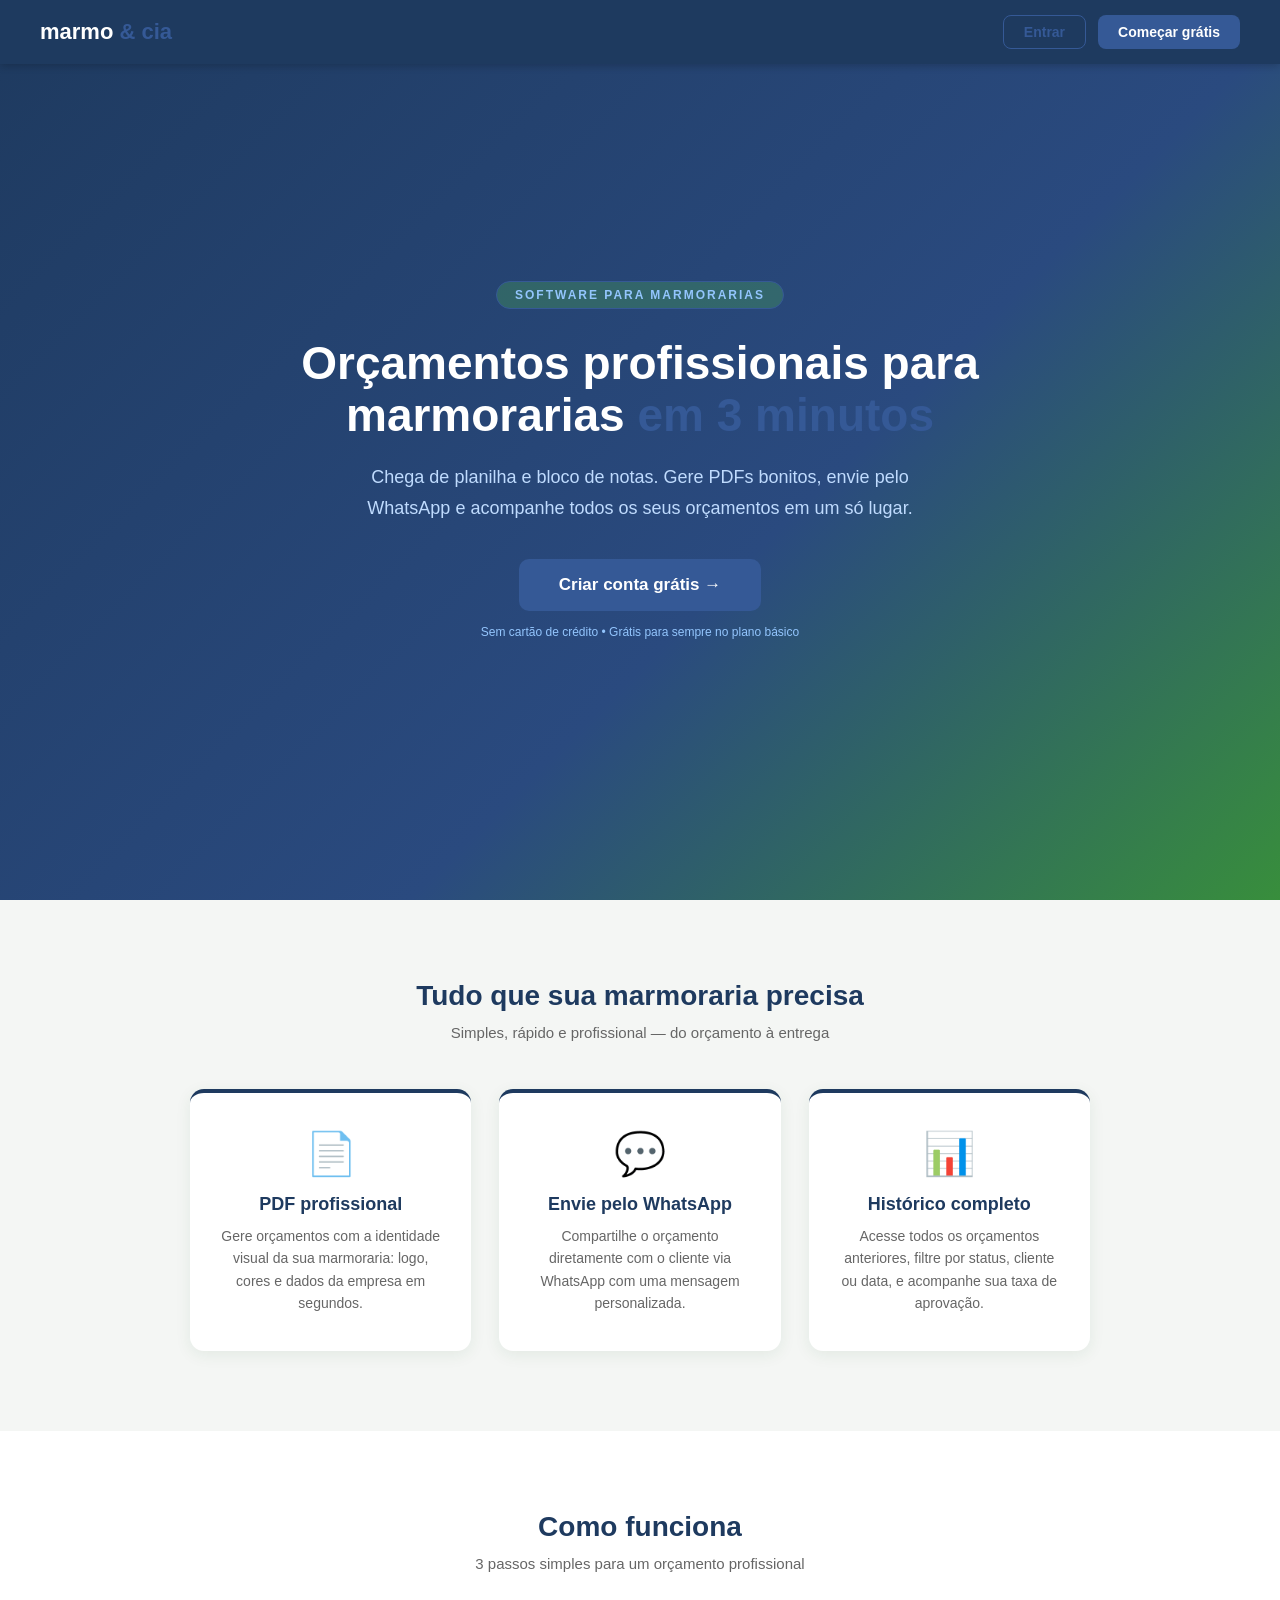
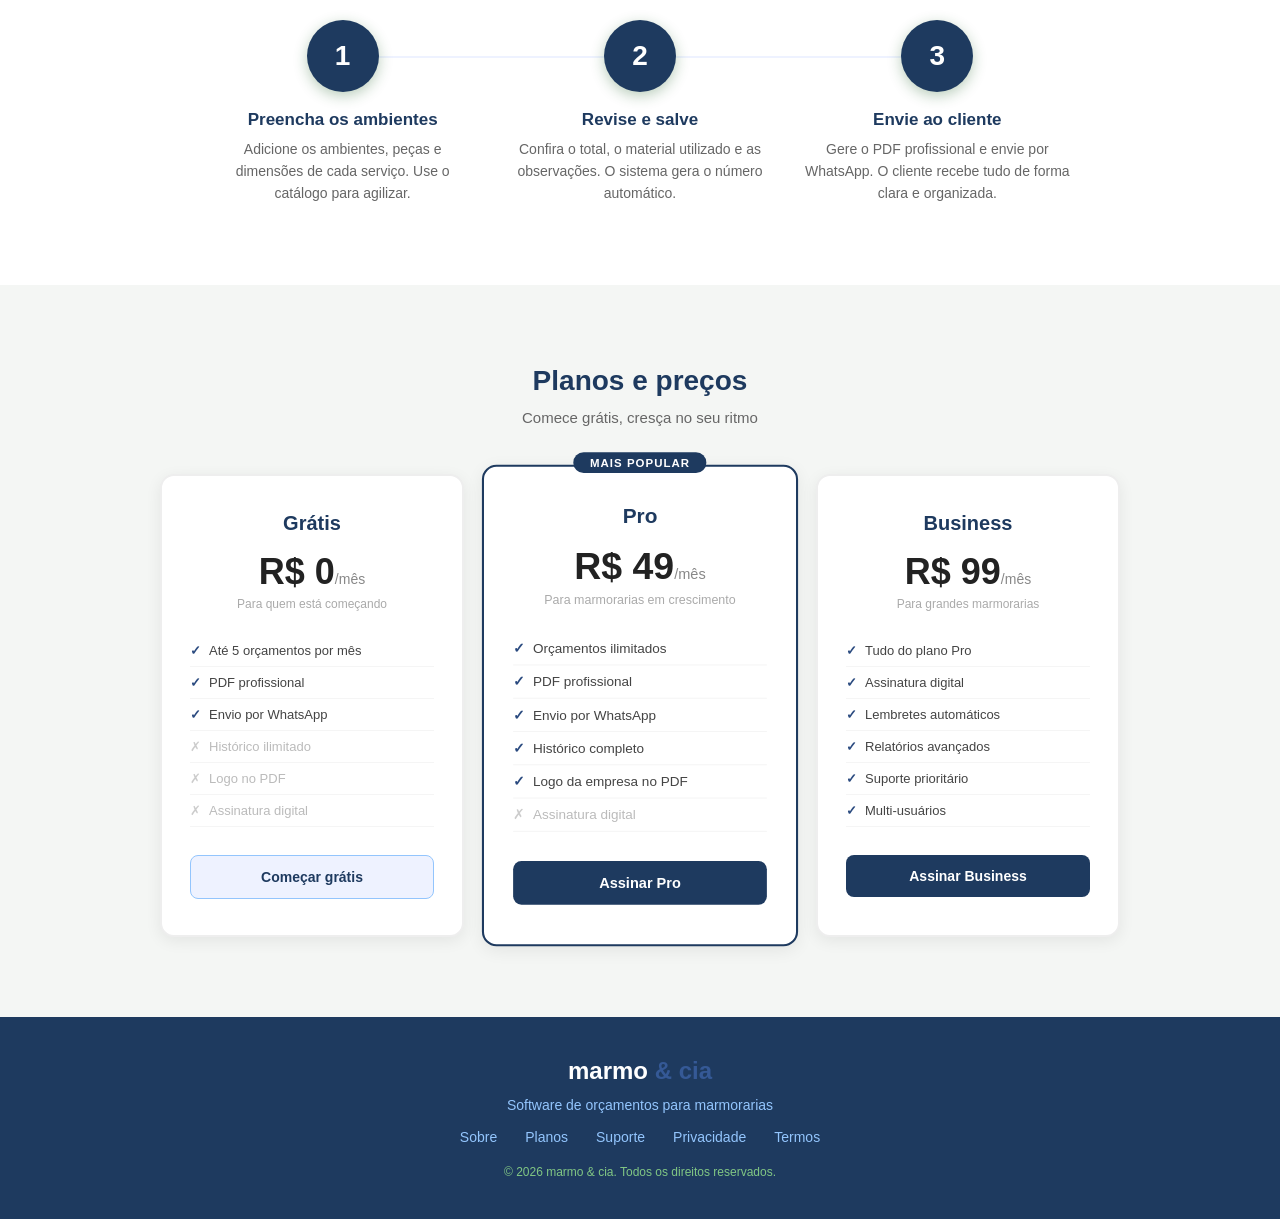
==== index.html @ effe9a70 "feat: logo marmo & cia, branding azul marinho, nome atualizado em todo o app" ====
<!DOCTYPE html>
<html lang="pt-BR">
<head>
<meta charset="UTF-8">
<meta name="viewport" content="width=device-width,initial-scale=1">
<title>marmo & cia — Orçamentos profissionais para marmorarias</title>
<style>
*{box-sizing:border-box;margin:0;padding:0}
body{font-family:Arial,sans-serif;color:#222;background:#fff}
a{text-decoration:none;color:inherit}

/* HEADER */
header{background:#1E3A5F;color:#fff;padding:0 40px;height:64px;display:flex;align-items:center;justify-content:space-between;position:fixed;top:0;left:0;right:0;z-index:100;box-shadow:0 2px 8px rgba(0,0,0,.2)}
.logo{font-size:22px;font-weight:900;color:#fff}
.logo span{color:#355996}
.header-btns{display:flex;gap:12px}
.btn-entrar{border:1.5px solid #355996;color:#355996;background:none;padding:8px 20px;border-radius:8px;font-size:14px;font-weight:700;cursor:pointer;transition:all .2s}
.btn-entrar:hover{background:#355996;color:#fff}
.btn-comecar{background:#355996;color:#fff;padding:8px 20px;border-radius:8px;font-size:14px;font-weight:700;border:none;cursor:pointer;transition:all .2s}
.btn-comecar:hover{background:#43A047}

/* HERO */
.hero{background:linear-gradient(135deg,#1E3A5F 0%,#2a4a7f 60%,#388E3C 100%);color:#fff;min-height:100vh;display:flex;align-items:center;justify-content:center;text-align:center;padding:100px 40px 80px}
.hero-inner{max-width:700px}
.hero-badge{display:inline-block;background:rgba(76,175,80,.3);border:1px solid #355996;color:#93c5fd;padding:6px 18px;border-radius:20px;font-size:12px;font-weight:700;letter-spacing:2px;text-transform:uppercase;margin-bottom:28px}
.hero h1{font-size:46px;font-weight:900;line-height:1.15;margin-bottom:20px}
.hero h1 span{color:#355996}
.hero p{font-size:18px;color:#bfdbfe;line-height:1.7;margin-bottom:36px;max-width:560px;margin-left:auto;margin-right:auto}
.btn-hero{background:#355996;color:#fff;padding:16px 40px;border-radius:10px;font-size:17px;font-weight:700;border:none;cursor:pointer;transition:all .2s;display:inline-block;margin-bottom:14px}
.btn-hero:hover{background:#43A047;transform:translateY(-2px)}
.hero-sub{font-size:12px;color:#93c5fd}

/* BENEFICIOS */
.beneficios{padding:80px 40px;background:#f4f6f4;text-align:center}
.section-title{font-size:28px;font-weight:900;color:#1E3A5F;margin-bottom:12px}
.section-sub{font-size:15px;color:#666;margin-bottom:48px}
.beneficios-grid{display:grid;grid-template-columns:repeat(3,1fr);gap:28px;max-width:900px;margin:0 auto}
.beneficio-card{background:#fff;border-radius:14px;padding:36px 28px;box-shadow:0 4px 16px rgba(27,94,32,.08);border-top:4px solid #1E3A5F}
.beneficio-icon{font-size:42px;margin-bottom:16px}
.beneficio-card h3{font-size:18px;font-weight:900;color:#1E3A5F;margin-bottom:10px}
.beneficio-card p{font-size:14px;color:#666;line-height:1.6}

/* COMO FUNCIONA */
.como{padding:80px 40px;text-align:center;background:#fff}
.passos{display:grid;grid-template-columns:repeat(3,1fr);gap:32px;max-width:860px;margin:0 auto;position:relative}
.passos::before{content:'';position:absolute;top:36px;left:16%;right:16%;height:2px;background:#EEF2FF;z-index:0}
.passo{position:relative;z-index:1}
.passo-num{width:72px;height:72px;border-radius:50%;background:#1E3A5F;color:#fff;font-size:28px;font-weight:900;display:flex;align-items:center;justify-content:center;margin:0 auto 18px;box-shadow:0 4px 14px rgba(27,94,32,.3)}
.passo h3{font-size:17px;font-weight:900;color:#1E3A5F;margin-bottom:8px}
.passo p{font-size:14px;color:#666;line-height:1.6}

/* PLANOS */
.planos{padding:80px 40px;background:#f4f6f4;text-align:center}
.planos-grid{display:grid;grid-template-columns:repeat(3,1fr);gap:24px;max-width:960px;margin:48px auto 0}
.plano{background:#fff;border-radius:14px;padding:36px 28px;box-shadow:0 4px 16px rgba(0,0,0,.07);border:2px solid #eee;position:relative}
.plano.destaque{border-color:#1E3A5F;transform:scale(1.04)}
.plano-badge-destaque{position:absolute;top:-14px;left:50%;transform:translateX(-50%);background:#1E3A5F;color:#fff;font-size:11px;font-weight:700;padding:4px 16px;border-radius:20px;letter-spacing:1px}
.plano-nome{font-size:20px;font-weight:900;color:#1E3A5F;margin-bottom:8px}
.plano-preco{font-size:36px;font-weight:900;color:#222;margin:16px 0 4px}
.plano-preco small{font-size:14px;color:#888;font-weight:400}
.plano-periodo{font-size:12px;color:#aaa;margin-bottom:24px}
.plano-features{list-style:none;text-align:left;margin-bottom:28px}
.plano-features li{padding:8px 0;font-size:13px;color:#444;border-bottom:1px solid #f5f5f5;display:flex;gap:8px}
.plano-features li .check{color:#2a4a7f;font-weight:700}
.plano-features li .x{color:#ccc}
.plano-features li.off{color:#bbb}
.btn-plano{width:100%;padding:13px;border-radius:8px;font-size:14px;font-weight:700;cursor:pointer;transition:all .2s;border:none}
.btn-plano-gratis{background:#EEF2FF;color:#1E3A5F;border:1.5px solid #93c5fd}
.btn-plano-pago{background:#1E3A5F;color:#fff}
.btn-plano-pago:hover{background:#2a4a7f}

/* RODAPE */
footer{background:#1E3A5F;color:#fff;padding:40px;text-align:center}
.footer-logo{font-size:24px;font-weight:900;margin-bottom:12px}
.footer-logo span{color:#355996}
.footer-links{display:flex;justify-content:center;gap:28px;margin:16px 0;font-size:14px}
.footer-links a{color:#93c5fd;transition:color .2s}
.footer-links a:hover{color:#fff}
.footer-copy{font-size:12px;color:#81C784;margin-top:20px}

@media(max-width:768px){
  .hero h1{font-size:30px}
  .beneficios-grid,.passos,.planos-grid{grid-template-columns:1fr}
  .passos::before{display:none}
  .plano.destaque{transform:none}
  header{padding:0 20px}
  .hero{padding:90px 24px 60px}
  .beneficios,.como,.planos{padding:56px 20px}
}
</style>
</head>
<body>

<header>
  <div class="logo">marmo <span>& cia</span></div>
  <div class="header-btns">
    <button class="btn-entrar" onclick="location.href='login.html'">Entrar</button>
    <button class="btn-comecar" onclick="location.href='login.html'">Começar grátis</button>
  </div>
</header>

<!-- HERO -->
<section class="hero">
  <div class="hero-inner">
    <div class="hero-badge">Software para Marmorarias</div>
    <h1>Orçamentos profissionais para marmorarias <span>em 3 minutos</span></h1>
    <p>Chega de planilha e bloco de notas. Gere PDFs bonitos, envie pelo WhatsApp e acompanhe todos os seus orçamentos em um só lugar.</p>
    <button class="btn-hero" onclick="location.href='login.html'">Criar conta grátis &rarr;</button>
    <div class="hero-sub">Sem cartão de crédito &bull; Grátis para sempre no plano básico</div>
  </div>
</section>

<!-- BENEFICIOS -->
<section class="beneficios">
  <div class="section-title">Tudo que sua marmoraria precisa</div>
  <div class="section-sub">Simples, rápido e profissional — do orçamento à entrega</div>
  <div class="beneficios-grid">
    <div class="beneficio-card">
      <div class="beneficio-icon">📄</div>
      <h3>PDF profissional</h3>
      <p>Gere orçamentos com a identidade visual da sua marmoraria: logo, cores e dados da empresa em segundos.</p>
    </div>
    <div class="beneficio-card">
      <div class="beneficio-icon">💬</div>
      <h3>Envie pelo WhatsApp</h3>
      <p>Compartilhe o orçamento diretamente com o cliente via WhatsApp com uma mensagem personalizada.</p>
    </div>
    <div class="beneficio-card">
      <div class="beneficio-icon">📊</div>
      <h3>Histórico completo</h3>
      <p>Acesse todos os orçamentos anteriores, filtre por status, cliente ou data, e acompanhe sua taxa de aprovação.</p>
    </div>
  </div>
</section>

<!-- COMO FUNCIONA -->
<section class="como">
  <div class="section-title">Como funciona</div>
  <div class="section-sub">3 passos simples para um orçamento profissional</div>
  <div class="passos">
    <div class="passo">
      <div class="passo-num">1</div>
      <h3>Preencha os ambientes</h3>
      <p>Adicione os ambientes, peças e dimensões de cada serviço. Use o catálogo para agilizar.</p>
    </div>
    <div class="passo">
      <div class="passo-num">2</div>
      <h3>Revise e salve</h3>
      <p>Confira o total, o material utilizado e as observações. O sistema gera o número automático.</p>
    </div>
    <div class="passo">
      <div class="passo-num">3</div>
      <h3>Envie ao cliente</h3>
      <p>Gere o PDF profissional e envie por WhatsApp. O cliente recebe tudo de forma clara e organizada.</p>
    </div>
  </div>
</section>

<!-- PLANOS -->
<section class="planos">
  <div class="section-title">Planos e preços</div>
  <div class="section-sub">Comece grátis, cresça no seu ritmo</div>
  <div class="planos-grid">
    <!-- Grátis -->
    <div class="plano">
      <div class="plano-nome">Grátis</div>
      <div class="plano-preco">R$ 0<small>/mês</small></div>
      <div class="plano-periodo">Para quem está começando</div>
      <ul class="plano-features">
        <li><span class="check">✓</span> Até 5 orçamentos por mês</li>
        <li><span class="check">✓</span> PDF profissional</li>
        <li><span class="check">✓</span> Envio por WhatsApp</li>
        <li class="off"><span class="x">✗</span> Histórico ilimitado</li>
        <li class="off"><span class="x">✗</span> Logo no PDF</li>
        <li class="off"><span class="x">✗</span> Assinatura digital</li>
      </ul>
      <button class="btn-plano btn-plano-gratis" onclick="location.href='login.html'">Começar grátis</button>
    </div>
    <!-- Pro -->
    <div class="plano destaque">
      <div class="plano-badge-destaque">MAIS POPULAR</div>
      <div class="plano-nome">Pro</div>
      <div class="plano-preco">R$ 49<small>/mês</small></div>
      <div class="plano-periodo">Para marmorarias em crescimento</div>
      <ul class="plano-features">
        <li><span class="check">✓</span> Orçamentos ilimitados</li>
        <li><span class="check">✓</span> PDF profissional</li>
        <li><span class="check">✓</span> Envio por WhatsApp</li>
        <li><span class="check">✓</span> Histórico completo</li>
        <li><span class="check">✓</span> Logo da empresa no PDF</li>
        <li class="off"><span class="x">✗</span> Assinatura digital</li>
      </ul>
      <button class="btn-plano btn-plano-pago" onclick="location.href='login.html'">Assinar Pro</button>
    </div>
    <!-- Business -->
    <div class="plano">
      <div class="plano-nome">Business</div>
      <div class="plano-preco">R$ 99<small>/mês</small></div>
      <div class="plano-periodo">Para grandes marmorarias</div>
      <ul class="plano-features">
        <li><span class="check">✓</span> Tudo do plano Pro</li>
        <li><span class="check">✓</span> Assinatura digital</li>
        <li><span class="check">✓</span> Lembretes automáticos</li>
        <li><span class="check">✓</span> Relatórios avançados</li>
        <li><span class="check">✓</span> Suporte prioritário</li>
        <li><span class="check">✓</span> Multi-usuários</li>
      </ul>
      <button class="btn-plano btn-plano-pago" onclick="location.href='login.html'">Assinar Business</button>
    </div>
  </div>
</section>

<footer>
  <div class="footer-logo">marmo <span>& cia</span></div>
  <p style="color:#93c5fd;font-size:14px;margin-bottom:12px">Software de orçamentos para marmorarias</p>
  <div class="footer-links">
    <a href="#">Sobre</a>
    <a href="#">Planos</a>
    <a href="#">Suporte</a>
    <a href="#">Privacidade</a>
    <a href="#">Termos</a>
  </div>
  <div class="footer-copy">&copy; 2026 marmo & cia. Todos os direitos reservados.</div>
</footer>

</body>
</html>
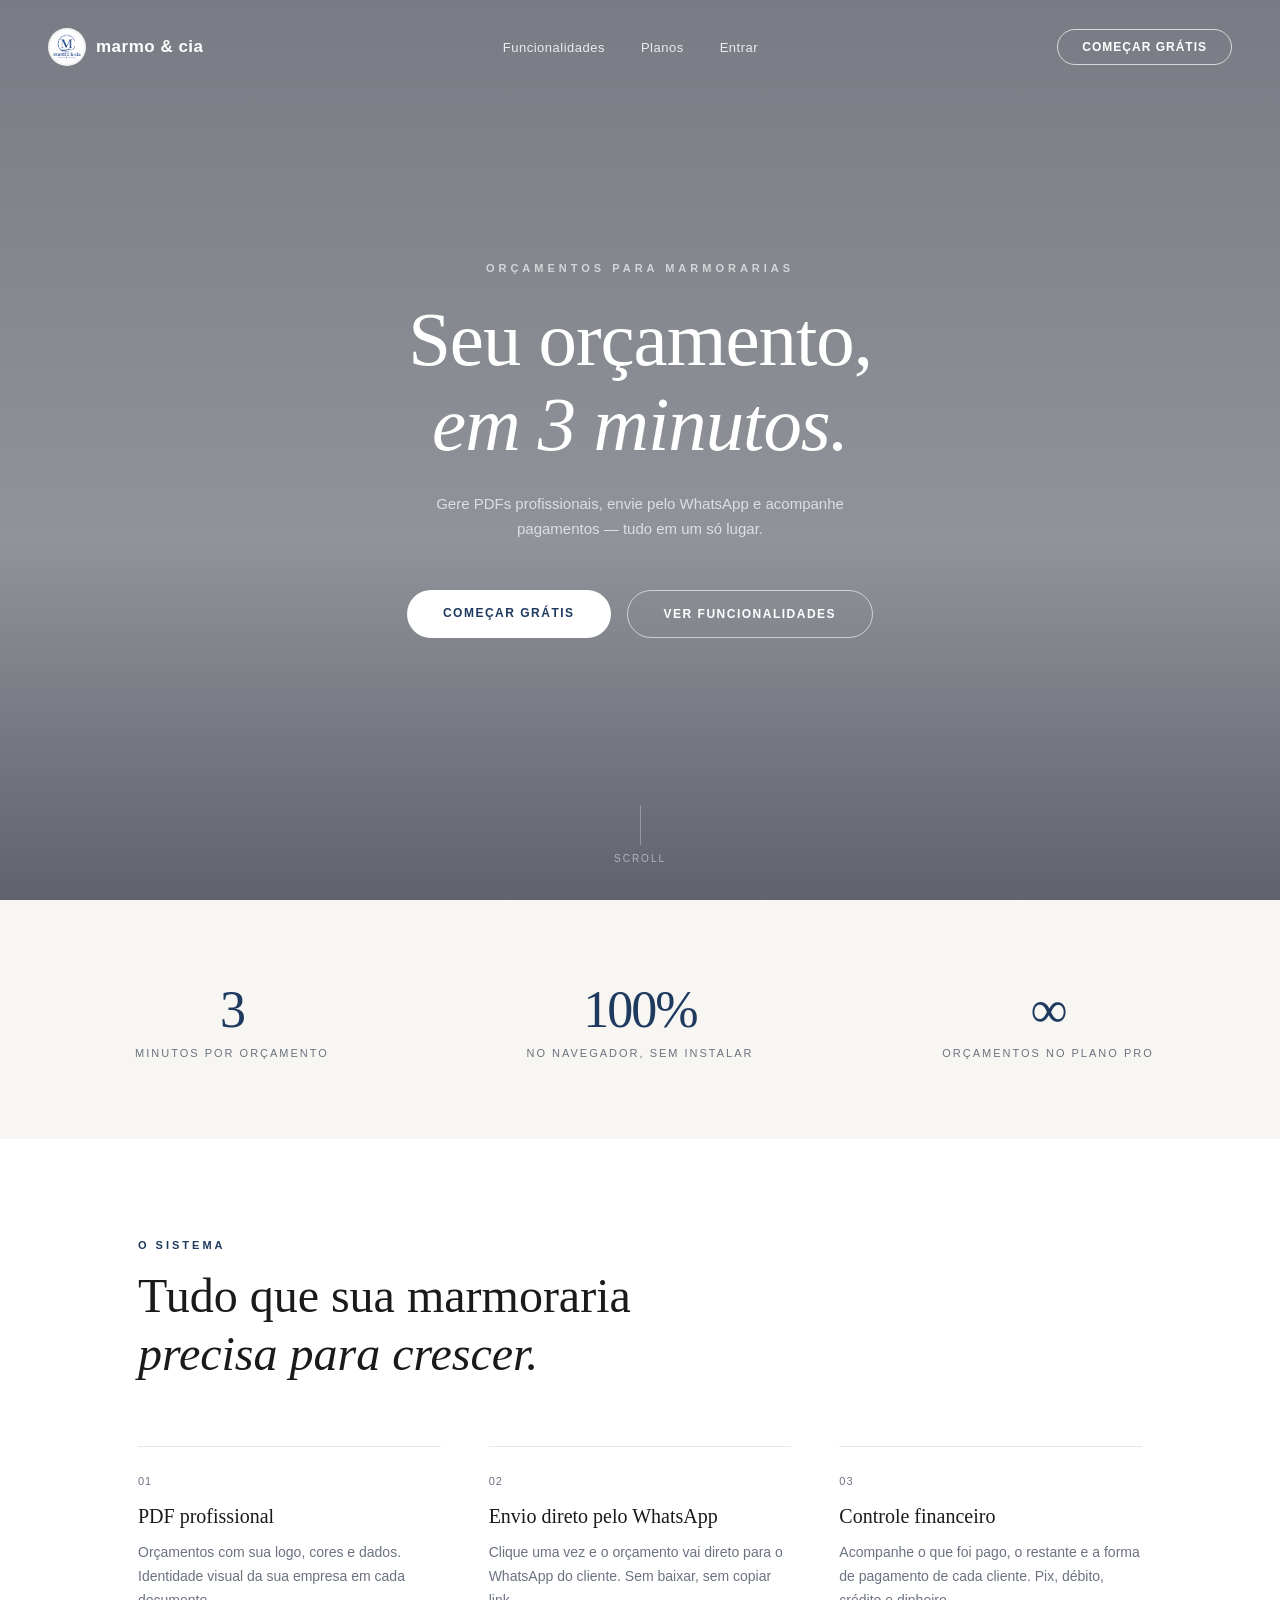
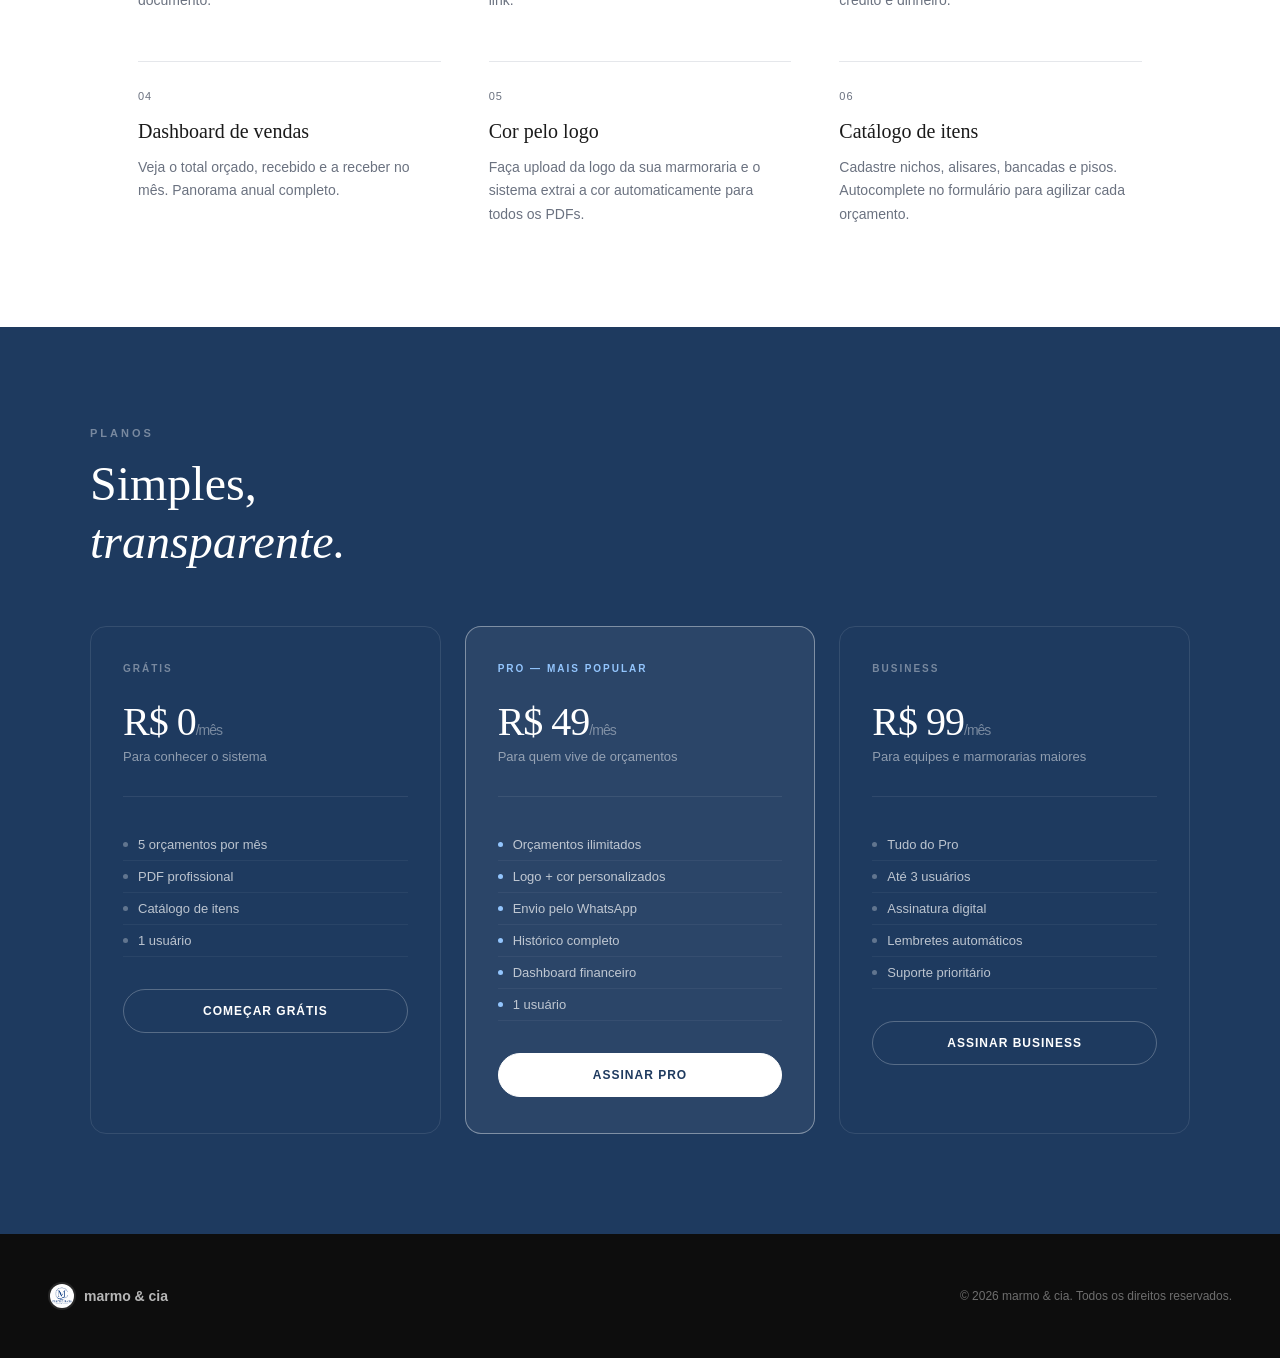
==== commit 0791cdad: "feat: landing page minimalista com vídeo hero" ====
--- a/index.html
+++ b/index.html
@@ -3,225 +3,630 @@
 <head>
 <meta charset="UTF-8">
 <meta name="viewport" content="width=device-width,initial-scale=1">
-<title>marmo & cia — Orçamentos profissionais para marmorarias</title>
+<title>marmo & cia — orçamentos profissionais para marmorarias</title>
 <style>
-*{box-sizing:border-box;margin:0;padding:0}
-body{font-family:Arial,sans-serif;color:#222;background:#fff}
-a{text-decoration:none;color:inherit}
-
-/* HEADER */
-header{background:#1E3A5F;color:#fff;padding:0 40px;height:64px;display:flex;align-items:center;justify-content:space-between;position:fixed;top:0;left:0;right:0;z-index:100;box-shadow:0 2px 8px rgba(0,0,0,.2)}
-.logo{font-size:22px;font-weight:900;color:#fff}
-.logo span{color:#355996}
-.header-btns{display:flex;gap:12px}
-.btn-entrar{border:1.5px solid #355996;color:#355996;background:none;padding:8px 20px;border-radius:8px;font-size:14px;font-weight:700;cursor:pointer;transition:all .2s}
-.btn-entrar:hover{background:#355996;color:#fff}
-.btn-comecar{background:#355996;color:#fff;padding:8px 20px;border-radius:8px;font-size:14px;font-weight:700;border:none;cursor:pointer;transition:all .2s}
-.btn-comecar:hover{background:#43A047}
-
-/* HERO */
-.hero{background:linear-gradient(135deg,#1E3A5F 0%,#2a4a7f 60%,#388E3C 100%);color:#fff;min-height:100vh;display:flex;align-items:center;justify-content:center;text-align:center;padding:100px 40px 80px}
-.hero-inner{max-width:700px}
-.hero-badge{display:inline-block;background:rgba(76,175,80,.3);border:1px solid #355996;color:#93c5fd;padding:6px 18px;border-radius:20px;font-size:12px;font-weight:700;letter-spacing:2px;text-transform:uppercase;margin-bottom:28px}
-.hero h1{font-size:46px;font-weight:900;line-height:1.15;margin-bottom:20px}
-.hero h1 span{color:#355996}
-.hero p{font-size:18px;color:#bfdbfe;line-height:1.7;margin-bottom:36px;max-width:560px;margin-left:auto;margin-right:auto}
-.btn-hero{background:#355996;color:#fff;padding:16px 40px;border-radius:10px;font-size:17px;font-weight:700;border:none;cursor:pointer;transition:all .2s;display:inline-block;margin-bottom:14px}
-.btn-hero:hover{background:#43A047;transform:translateY(-2px)}
-.hero-sub{font-size:12px;color:#93c5fd}
-
-/* BENEFICIOS */
-.beneficios{padding:80px 40px;background:#f4f6f4;text-align:center}
-.section-title{font-size:28px;font-weight:900;color:#1E3A5F;margin-bottom:12px}
-.section-sub{font-size:15px;color:#666;margin-bottom:48px}
-.beneficios-grid{display:grid;grid-template-columns:repeat(3,1fr);gap:28px;max-width:900px;margin:0 auto}
-.beneficio-card{background:#fff;border-radius:14px;padding:36px 28px;box-shadow:0 4px 16px rgba(27,94,32,.08);border-top:4px solid #1E3A5F}
-.beneficio-icon{font-size:42px;margin-bottom:16px}
-.beneficio-card h3{font-size:18px;font-weight:900;color:#1E3A5F;margin-bottom:10px}
-.beneficio-card p{font-size:14px;color:#666;line-height:1.6}
-
-/* COMO FUNCIONA */
-.como{padding:80px 40px;text-align:center;background:#fff}
-.passos{display:grid;grid-template-columns:repeat(3,1fr);gap:32px;max-width:860px;margin:0 auto;position:relative}
-.passos::before{content:'';position:absolute;top:36px;left:16%;right:16%;height:2px;background:#EEF2FF;z-index:0}
-.passo{position:relative;z-index:1}
-.passo-num{width:72px;height:72px;border-radius:50%;background:#1E3A5F;color:#fff;font-size:28px;font-weight:900;display:flex;align-items:center;justify-content:center;margin:0 auto 18px;box-shadow:0 4px 14px rgba(27,94,32,.3)}
-.passo h3{font-size:17px;font-weight:900;color:#1E3A5F;margin-bottom:8px}
-.passo p{font-size:14px;color:#666;line-height:1.6}
-
-/* PLANOS */
-.planos{padding:80px 40px;background:#f4f6f4;text-align:center}
-.planos-grid{display:grid;grid-template-columns:repeat(3,1fr);gap:24px;max-width:960px;margin:48px auto 0}
-.plano{background:#fff;border-radius:14px;padding:36px 28px;box-shadow:0 4px 16px rgba(0,0,0,.07);border:2px solid #eee;position:relative}
-.plano.destaque{border-color:#1E3A5F;transform:scale(1.04)}
-.plano-badge-destaque{position:absolute;top:-14px;left:50%;transform:translateX(-50%);background:#1E3A5F;color:#fff;font-size:11px;font-weight:700;padding:4px 16px;border-radius:20px;letter-spacing:1px}
-.plano-nome{font-size:20px;font-weight:900;color:#1E3A5F;margin-bottom:8px}
-.plano-preco{font-size:36px;font-weight:900;color:#222;margin:16px 0 4px}
-.plano-preco small{font-size:14px;color:#888;font-weight:400}
-.plano-periodo{font-size:12px;color:#aaa;margin-bottom:24px}
-.plano-features{list-style:none;text-align:left;margin-bottom:28px}
-.plano-features li{padding:8px 0;font-size:13px;color:#444;border-bottom:1px solid #f5f5f5;display:flex;gap:8px}
-.plano-features li .check{color:#2a4a7f;font-weight:700}
-.plano-features li .x{color:#ccc}
-.plano-features li.off{color:#bbb}
-.btn-plano{width:100%;padding:13px;border-radius:8px;font-size:14px;font-weight:700;cursor:pointer;transition:all .2s;border:none}
-.btn-plano-gratis{background:#EEF2FF;color:#1E3A5F;border:1.5px solid #93c5fd}
-.btn-plano-pago{background:#1E3A5F;color:#fff}
-.btn-plano-pago:hover{background:#2a4a7f}
-
-/* RODAPE */
-footer{background:#1E3A5F;color:#fff;padding:40px;text-align:center}
-.footer-logo{font-size:24px;font-weight:900;margin-bottom:12px}
-.footer-logo span{color:#355996}
-.footer-links{display:flex;justify-content:center;gap:28px;margin:16px 0;font-size:14px}
-.footer-links a{color:#93c5fd;transition:color .2s}
-.footer-links a:hover{color:#fff}
-.footer-copy{font-size:12px;color:#81C784;margin-top:20px}
-
-@media(max-width:768px){
-  .hero h1{font-size:30px}
-  .beneficios-grid,.passos,.planos-grid{grid-template-columns:1fr}
-  .passos::before{display:none}
-  .plano.destaque{transform:none}
-  header{padding:0 20px}
-  .hero{padding:90px 24px 60px}
-  .beneficios,.como,.planos{padding:56px 20px}
-}
+  *, *::before, *::after { box-sizing: border-box; margin: 0; padding: 0; }
+
+  :root {
+    --navy: #1E3A5F;
+    --navy2: #2a4a7f;
+    --white: #ffffff;
+    --cream: #f8f6f2;
+    --gray: #6b7280;
+    --light: #f0f4f8;
+  }
+
+  html { scroll-behavior: smooth; }
+
+  body {
+    font-family: 'Georgia', serif;
+    color: #1a1a1a;
+    background: #fff;
+    overflow-x: hidden;
+  }
+
+  /* ── NAV ── */
+  nav {
+    position: fixed;
+    top: 0; left: 0; right: 0;
+    z-index: 100;
+    display: flex;
+    align-items: center;
+    justify-content: space-between;
+    padding: 28px 48px;
+    transition: all .4s ease;
+  }
+  nav.scrolled {
+    background: rgba(255,255,255,0.95);
+    backdrop-filter: blur(12px);
+    padding: 18px 48px;
+    box-shadow: 0 1px 20px rgba(0,0,0,0.06);
+  }
+  nav.scrolled .nav-logo-text { color: var(--navy); }
+  nav.scrolled .nav-links a { color: #444; }
+  nav.scrolled .nav-cta {
+    background: var(--navy);
+    color: #fff;
+    border-color: var(--navy);
+  }
+
+  .nav-logo {
+    display: flex;
+    align-items: center;
+    gap: 10px;
+    text-decoration: none;
+  }
+  .nav-logo img {
+    width: 38px; height: 38px;
+    border-radius: 50%;
+    object-fit: contain;
+    background: rgba(255,255,255,0.9);
+    padding: 2px;
+  }
+  .nav-logo-text {
+    font-size: 17px;
+    font-weight: 700;
+    color: #fff;
+    letter-spacing: .5px;
+    font-family: 'Arial', sans-serif;
+    transition: color .3s;
+  }
+
+  .nav-links {
+    display: flex;
+    align-items: center;
+    gap: 36px;
+  }
+  .nav-links a {
+    color: rgba(255,255,255,0.85);
+    text-decoration: none;
+    font-size: 13px;
+    font-family: 'Arial', sans-serif;
+    letter-spacing: .5px;
+    transition: color .2s;
+  }
+  .nav-links a:hover { color: #fff; }
+
+  .nav-cta {
+    font-family: 'Arial', sans-serif;
+    font-size: 12px;
+    font-weight: 700;
+    letter-spacing: 1px;
+    text-transform: uppercase;
+    padding: 10px 24px;
+    border: 1.5px solid rgba(255,255,255,0.7);
+    border-radius: 999px;
+    color: #fff;
+    text-decoration: none;
+    transition: all .25s;
+    background: transparent;
+  }
+  .nav-cta:hover {
+    background: #fff;
+    color: var(--navy);
+  }
+
+  /* ── HERO ── */
+  .hero {
+    position: relative;
+    width: 100%;
+    height: 100vh;
+    min-height: 600px;
+    overflow: hidden;
+    display: flex;
+    align-items: center;
+    justify-content: center;
+  }
+
+  .hero video {
+    position: absolute;
+    inset: 0;
+    width: 100%;
+    height: 100%;
+    object-fit: cover;
+    z-index: 0;
+  }
+
+  .hero-overlay {
+    position: absolute;
+    inset: 0;
+    background: linear-gradient(
+      to bottom,
+      rgba(10, 15, 30, 0.55) 0%,
+      rgba(10, 15, 30, 0.45) 60%,
+      rgba(10, 15, 30, 0.65) 100%
+    );
+    z-index: 1;
+  }
+
+  .hero-content {
+    position: relative;
+    z-index: 2;
+    text-align: center;
+    color: #fff;
+    padding: 0 24px;
+    max-width: 820px;
+  }
+
+  .hero-eyebrow {
+    font-family: 'Arial', sans-serif;
+    font-size: 11px;
+    font-weight: 700;
+    letter-spacing: 4px;
+    text-transform: uppercase;
+    color: rgba(255,255,255,0.65);
+    margin-bottom: 24px;
+  }
+
+  .hero-title {
+    font-size: clamp(40px, 6vw, 80px);
+    font-weight: 300;
+    line-height: 1.1;
+    letter-spacing: -1px;
+    margin-bottom: 24px;
+    color: #fff;
+  }
+  .hero-title em {
+    font-style: italic;
+    font-weight: 400;
+  }
+
+  .hero-sub {
+    font-family: 'Arial', sans-serif;
+    font-size: 15px;
+    line-height: 1.7;
+    color: rgba(255,255,255,0.7);
+    margin-bottom: 48px;
+    max-width: 480px;
+    margin-left: auto;
+    margin-right: auto;
+  }
+
+  .hero-btns {
+    display: flex;
+    gap: 16px;
+    justify-content: center;
+    flex-wrap: wrap;
+  }
+
+  .btn-hero-primary {
+    font-family: 'Arial', sans-serif;
+    font-size: 12px;
+    font-weight: 700;
+    letter-spacing: 1.5px;
+    text-transform: uppercase;
+    padding: 16px 36px;
+    background: #fff;
+    color: var(--navy);
+    border: none;
+    border-radius: 999px;
+    text-decoration: none;
+    transition: all .25s;
+  }
+  .btn-hero-primary:hover {
+    background: var(--cream);
+    transform: translateY(-1px);
+  }
+
+  .btn-hero-ghost {
+    font-family: 'Arial', sans-serif;
+    font-size: 12px;
+    font-weight: 700;
+    letter-spacing: 1.5px;
+    text-transform: uppercase;
+    padding: 16px 36px;
+    background: transparent;
+    color: #fff;
+    border: 1.5px solid rgba(255,255,255,0.6);
+    border-radius: 999px;
+    text-decoration: none;
+    transition: all .25s;
+  }
+  .btn-hero-ghost:hover {
+    border-color: #fff;
+    background: rgba(255,255,255,0.1);
+    transform: translateY(-1px);
+  }
+
+  .hero-scroll {
+    position: absolute;
+    bottom: 36px;
+    left: 50%;
+    transform: translateX(-50%);
+    z-index: 2;
+    display: flex;
+    flex-direction: column;
+    align-items: center;
+    gap: 8px;
+    color: rgba(255,255,255,0.5);
+    font-family: 'Arial', sans-serif;
+    font-size: 10px;
+    letter-spacing: 2px;
+    text-transform: uppercase;
+  }
+  .hero-scroll-line {
+    width: 1px;
+    height: 40px;
+    background: rgba(255,255,255,0.3);
+    animation: scrollDown 1.8s ease-in-out infinite;
+  }
+  @keyframes scrollDown {
+    0% { transform: scaleY(0); transform-origin: top; }
+    50% { transform: scaleY(1); transform-origin: top; }
+    51% { transform-origin: bottom; }
+    100% { transform: scaleY(0); transform-origin: bottom; }
+  }
+
+  /* ── NÚMEROS ── */
+  .numbers {
+    background: var(--cream);
+    padding: 80px 48px;
+    display: grid;
+    grid-template-columns: repeat(3, 1fr);
+    gap: 40px;
+    text-align: center;
+  }
+  .number-item .n { font-size: 52px; font-weight: 300; color: var(--navy); letter-spacing: -2px; }
+  .number-item .n-label {
+    font-family: 'Arial', sans-serif;
+    font-size: 11px;
+    letter-spacing: 2px;
+    text-transform: uppercase;
+    color: var(--gray);
+    margin-top: 8px;
+  }
+
+  /* ── FEATURES ── */
+  .features {
+    padding: 100px 48px;
+    max-width: 1100px;
+    margin: 0 auto;
+  }
+  .section-label {
+    font-family: 'Arial', sans-serif;
+    font-size: 11px;
+    font-weight: 700;
+    letter-spacing: 3px;
+    text-transform: uppercase;
+    color: var(--navy);
+    margin-bottom: 16px;
+  }
+  .section-title {
+    font-size: clamp(28px, 4vw, 48px);
+    font-weight: 300;
+    line-height: 1.2;
+    color: #1a1a1a;
+    margin-bottom: 64px;
+    max-width: 560px;
+  }
+  .section-title em { font-style: italic; }
+
+  .features-grid {
+    display: grid;
+    grid-template-columns: repeat(3, 1fr);
+    gap: 48px;
+  }
+  .feature-item { border-top: 1px solid #e5e7eb; padding-top: 28px; }
+  .feature-num {
+    font-size: 11px;
+    font-family: 'Arial', sans-serif;
+    color: var(--gray);
+    letter-spacing: 1px;
+    margin-bottom: 16px;
+  }
+  .feature-title {
+    font-size: 20px;
+    font-weight: 400;
+    color: #1a1a1a;
+    margin-bottom: 12px;
+    line-height: 1.3;
+  }
+  .feature-desc {
+    font-family: 'Arial', sans-serif;
+    font-size: 14px;
+    line-height: 1.7;
+    color: var(--gray);
+  }
+
+  /* ── PLANOS ── */
+  .planos {
+    background: var(--navy);
+    padding: 100px 48px;
+    color: #fff;
+  }
+  .planos-inner { max-width: 1100px; margin: 0 auto; }
+  .planos .section-label { color: rgba(255,255,255,0.4); }
+  .planos .section-title { color: #fff; margin-bottom: 56px; }
+
+  .planos-grid {
+    display: grid;
+    grid-template-columns: repeat(3, 1fr);
+    gap: 24px;
+  }
+  .plano {
+    border: 1px solid rgba(255,255,255,0.1);
+    border-radius: 16px;
+    padding: 36px 32px;
+    transition: border-color .2s;
+  }
+  .plano:hover { border-color: rgba(255,255,255,0.3); }
+  .plano.destaque {
+    border-color: rgba(255,255,255,0.4);
+    background: rgba(255,255,255,0.06);
+  }
+  .plano-tag {
+    font-family: 'Arial', sans-serif;
+    font-size: 10px;
+    font-weight: 700;
+    letter-spacing: 2px;
+    text-transform: uppercase;
+    color: rgba(255,255,255,0.4);
+    margin-bottom: 24px;
+  }
+  .plano.destaque .plano-tag { color: #93c5fd; }
+  .plano-preco {
+    font-size: 40px;
+    font-weight: 300;
+    color: #fff;
+    margin-bottom: 4px;
+    letter-spacing: -1px;
+  }
+  .plano-preco span { font-size: 14px; color: rgba(255,255,255,0.4); font-family: 'Arial', sans-serif; }
+  .plano-desc {
+    font-family: 'Arial', sans-serif;
+    font-size: 13px;
+    color: rgba(255,255,255,0.5);
+    margin-bottom: 32px;
+    padding-bottom: 32px;
+    border-bottom: 1px solid rgba(255,255,255,0.08);
+  }
+  .plano-features { list-style: none; }
+  .plano-features li {
+    font-family: 'Arial', sans-serif;
+    font-size: 13px;
+    color: rgba(255,255,255,0.7);
+    padding: 8px 0;
+    border-bottom: 1px solid rgba(255,255,255,0.05);
+    display: flex;
+    align-items: center;
+    gap: 10px;
+  }
+  .plano-features li::before {
+    content: '';
+    width: 5px; height: 5px;
+    border-radius: 50%;
+    background: rgba(255,255,255,0.3);
+    flex-shrink: 0;
+  }
+  .plano.destaque .plano-features li::before { background: #93c5fd; }
+  .plano-btn {
+    display: block;
+    text-align: center;
+    font-family: 'Arial', sans-serif;
+    font-size: 12px;
+    font-weight: 700;
+    letter-spacing: 1px;
+    text-transform: uppercase;
+    padding: 14px;
+    border-radius: 999px;
+    text-decoration: none;
+    margin-top: 32px;
+    border: 1.5px solid rgba(255,255,255,0.25);
+    color: #fff;
+    transition: all .2s;
+  }
+  .plano-btn:hover { background: rgba(255,255,255,0.1); border-color: rgba(255,255,255,0.5); }
+  .plano.destaque .plano-btn {
+    background: #fff;
+    color: var(--navy);
+    border-color: #fff;
+  }
+  .plano.destaque .plano-btn:hover { background: var(--cream); }
+
+  /* ── FOOTER ── */
+  footer {
+    background: #0d0d0d;
+    color: rgba(255,255,255,0.4);
+    padding: 48px;
+    display: flex;
+    justify-content: space-between;
+    align-items: center;
+    font-family: 'Arial', sans-serif;
+    font-size: 12px;
+  }
+  footer .footer-logo {
+    display: flex;
+    align-items: center;
+    gap: 8px;
+    color: rgba(255,255,255,0.7);
+    font-weight: 700;
+    font-size: 14px;
+  }
+  footer .footer-logo img {
+    width: 28px; height: 28px;
+    border-radius: 50%;
+    object-fit: contain;
+    background: rgba(255,255,255,0.1);
+    padding: 2px;
+  }
+
+  /* ── RESPONSIVE ── */
+  @media (max-width: 768px) {
+    nav { padding: 20px 24px; }
+    .nav-links { display: none; }
+    .numbers { grid-template-columns: 1fr; padding: 60px 24px; }
+    .features { padding: 60px 24px; }
+    .features-grid { grid-template-columns: 1fr; gap: 32px; }
+    .planos { padding: 60px 24px; }
+    .planos-grid { grid-template-columns: 1fr; }
+    footer { flex-direction: column; gap: 16px; padding: 32px 24px; text-align: center; }
+  }
 </style>
 </head>
 <body>
 
-<header>
-  <div class="logo">marmo <span>& cia</span></div>
-  <div class="header-btns">
-    <button class="btn-entrar" onclick="location.href='login.html'">Entrar</button>
-    <button class="btn-comecar" onclick="location.href='login.html'">Começar grátis</button>
-  </div>
-</header>
-
-<!-- HERO -->
+<!-- NAV -->
+<nav id="nav">
+  <a href="#" class="nav-logo">
+    <img src="[data-uri]" alt="marmo & cia">
+    <span class="nav-logo-text">marmo & cia</span>
+  </a>
+  <div class="nav-links">
+    <a href="#features">Funcionalidades</a>
+    <a href="#planos">Planos</a>
+    <a href="login.html">Entrar</a>
+  </div>
+  <a href="login.html" class="nav-cta">Começar grátis</a>
+</nav>
+
+<!-- HERO com vídeo -->
 <section class="hero">
-  <div class="hero-inner">
-    <div class="hero-badge">Software para Marmorarias</div>
-    <h1>Orçamentos profissionais para marmorarias <span>em 3 minutos</span></h1>
-    <p>Chega de planilha e bloco de notas. Gere PDFs bonitos, envie pelo WhatsApp e acompanhe todos os seus orçamentos em um só lugar.</p>
-    <button class="btn-hero" onclick="location.href='login.html'">Criar conta grátis &rarr;</button>
-    <div class="hero-sub">Sem cartão de crédito &bull; Grátis para sempre no plano básico</div>
+  <video autoplay muted loop playsinline preload="auto">
+    <source src="https://github.com/fabiobranding/planejado-app/releases/download/v1.0-assets/video1.mp4" type="video/mp4">
+  </video>
+  <div class="hero-overlay"></div>
+  <div class="hero-content">
+    <p class="hero-eyebrow">Orçamentos para marmorarias</p>
+    <h1 class="hero-title">Seu orçamento,<br><em>em 3 minutos.</em></h1>
+    <p class="hero-sub">Gere PDFs profissionais, envie pelo WhatsApp e acompanhe pagamentos — tudo em um só lugar.</p>
+    <div class="hero-btns">
+      <a href="login.html" class="btn-hero-primary">Começar grátis</a>
+      <a href="#features" class="btn-hero-ghost">Ver funcionalidades</a>
+    </div>
+  </div>
+  <div class="hero-scroll">
+    <div class="hero-scroll-line"></div>
+    <span>scroll</span>
   </div>
 </section>
 
-<!-- BENEFICIOS -->
-<section class="beneficios">
-  <div class="section-title">Tudo que sua marmoraria precisa</div>
-  <div class="section-sub">Simples, rápido e profissional — do orçamento à entrega</div>
-  <div class="beneficios-grid">
-    <div class="beneficio-card">
-      <div class="beneficio-icon">📄</div>
-      <h3>PDF profissional</h3>
-      <p>Gere orçamentos com a identidade visual da sua marmoraria: logo, cores e dados da empresa em segundos.</p>
-    </div>
-    <div class="beneficio-card">
-      <div class="beneficio-icon">💬</div>
-      <h3>Envie pelo WhatsApp</h3>
-      <p>Compartilhe o orçamento diretamente com o cliente via WhatsApp com uma mensagem personalizada.</p>
-    </div>
-    <div class="beneficio-card">
-      <div class="beneficio-icon">📊</div>
-      <h3>Histórico completo</h3>
-      <p>Acesse todos os orçamentos anteriores, filtre por status, cliente ou data, e acompanhe sua taxa de aprovação.</p>
+<!-- NÚMEROS -->
+<div class="numbers">
+  <div class="number-item">
+    <div class="n">3</div>
+    <div class="n-label">minutos por orçamento</div>
+  </div>
+  <div class="number-item">
+    <div class="n">100%</div>
+    <div class="n-label">no navegador, sem instalar</div>
+  </div>
+  <div class="number-item">
+    <div class="n">∞</div>
+    <div class="n-label">orçamentos no plano Pro</div>
+  </div>
+</div>
+
+<!-- FEATURES -->
+<section class="features" id="features">
+  <p class="section-label">O sistema</p>
+  <h2 class="section-title">Tudo que sua marmoraria<br><em>precisa para crescer.</em></h2>
+  <div class="features-grid">
+    <div class="feature-item">
+      <div class="feature-num">01</div>
+      <h3 class="feature-title">PDF profissional</h3>
+      <p class="feature-desc">Orçamentos com sua logo, cores e dados. Identidade visual da sua empresa em cada documento.</p>
+    </div>
+    <div class="feature-item">
+      <div class="feature-num">02</div>
+      <h3 class="feature-title">Envio direto pelo WhatsApp</h3>
+      <p class="feature-desc">Clique uma vez e o orçamento vai direto para o WhatsApp do cliente. Sem baixar, sem copiar link.</p>
+    </div>
+    <div class="feature-item">
+      <div class="feature-num">03</div>
+      <h3 class="feature-title">Controle financeiro</h3>
+      <p class="feature-desc">Acompanhe o que foi pago, o restante e a forma de pagamento de cada cliente. Pix, débito, crédito e dinheiro.</p>
+    </div>
+    <div class="feature-item">
+      <div class="feature-num">04</div>
+      <h3 class="feature-title">Dashboard de vendas</h3>
+      <p class="feature-desc">Veja o total orçado, recebido e a receber no mês. Panorama anual completo.</p>
+    </div>
+    <div class="feature-item">
+      <div class="feature-num">05</div>
+      <h3 class="feature-title">Cor pelo logo</h3>
+      <p class="feature-desc">Faça upload da logo da sua marmoraria e o sistema extrai a cor automaticamente para todos os PDFs.</p>
+    </div>
+    <div class="feature-item">
+      <div class="feature-num">06</div>
+      <h3 class="feature-title">Catálogo de itens</h3>
+      <p class="feature-desc">Cadastre nichos, alisares, bancadas e pisos. Autocomplete no formulário para agilizar cada orçamento.</p>
     </div>
   </div>
 </section>
 
-<!-- COMO FUNCIONA -->
-<section class="como">
-  <div class="section-title">Como funciona</div>
-  <div class="section-sub">3 passos simples para um orçamento profissional</div>
-  <div class="passos">
-    <div class="passo">
-      <div class="passo-num">1</div>
-      <h3>Preencha os ambientes</h3>
-      <p>Adicione os ambientes, peças e dimensões de cada serviço. Use o catálogo para agilizar.</p>
-    </div>
-    <div class="passo">
-      <div class="passo-num">2</div>
-      <h3>Revise e salve</h3>
-      <p>Confira o total, o material utilizado e as observações. O sistema gera o número automático.</p>
-    </div>
-    <div class="passo">
-      <div class="passo-num">3</div>
-      <h3>Envie ao cliente</h3>
-      <p>Gere o PDF profissional e envie por WhatsApp. O cliente recebe tudo de forma clara e organizada.</p>
+<!-- PLANOS -->
+<section class="planos" id="planos">
+  <div class="planos-inner">
+    <p class="section-label">Planos</p>
+    <h2 class="section-title">Simples,<br><em>transparente.</em></h2>
+    <div class="planos-grid">
+      <div class="plano">
+        <div class="plano-tag">Grátis</div>
+        <div class="plano-preco">R$ 0<span>/mês</span></div>
+        <div class="plano-desc">Para conhecer o sistema</div>
+        <ul class="plano-features">
+          <li>5 orçamentos por mês</li>
+          <li>PDF profissional</li>
+          <li>Catálogo de itens</li>
+          <li>1 usuário</li>
+        </ul>
+        <a href="login.html" class="plano-btn">Começar grátis</a>
+      </div>
+      <div class="plano destaque">
+        <div class="plano-tag">Pro — mais popular</div>
+        <div class="plano-preco">R$ 49<span>/mês</span></div>
+        <div class="plano-desc">Para quem vive de orçamentos</div>
+        <ul class="plano-features">
+          <li>Orçamentos ilimitados</li>
+          <li>Logo + cor personalizados</li>
+          <li>Envio pelo WhatsApp</li>
+          <li>Histórico completo</li>
+          <li>Dashboard financeiro</li>
+          <li>1 usuário</li>
+        </ul>
+        <a href="login.html" class="plano-btn">Assinar Pro</a>
+      </div>
+      <div class="plano">
+        <div class="plano-tag">Business</div>
+        <div class="plano-preco">R$ 99<span>/mês</span></div>
+        <div class="plano-desc">Para equipes e marmorarias maiores</div>
+        <ul class="plano-features">
+          <li>Tudo do Pro</li>
+          <li>Até 3 usuários</li>
+          <li>Assinatura digital</li>
+          <li>Lembretes automáticos</li>
+          <li>Suporte prioritário</li>
+        </ul>
+        <a href="login.html" class="plano-btn">Assinar Business</a>
+      </div>
     </div>
   </div>
 </section>
 
-<!-- PLANOS -->
-<section class="planos">
-  <div class="section-title">Planos e preços</div>
-  <div class="section-sub">Comece grátis, cresça no seu ritmo</div>
-  <div class="planos-grid">
-    <!-- Grátis -->
-    <div class="plano">
-      <div class="plano-nome">Grátis</div>
-      <div class="plano-preco">R$ 0<small>/mês</small></div>
-      <div class="plano-periodo">Para quem está começando</div>
-      <ul class="plano-features">
-        <li><span class="check">✓</span> Até 5 orçamentos por mês</li>
-        <li><span class="check">✓</span> PDF profissional</li>
-        <li><span class="check">✓</span> Envio por WhatsApp</li>
-        <li class="off"><span class="x">✗</span> Histórico ilimitado</li>
-        <li class="off"><span class="x">✗</span> Logo no PDF</li>
-        <li class="off"><span class="x">✗</span> Assinatura digital</li>
-      </ul>
-      <button class="btn-plano btn-plano-gratis" onclick="location.href='login.html'">Começar grátis</button>
-    </div>
-    <!-- Pro -->
-    <div class="plano destaque">
-      <div class="plano-badge-destaque">MAIS POPULAR</div>
-      <div class="plano-nome">Pro</div>
-      <div class="plano-preco">R$ 49<small>/mês</small></div>
-      <div class="plano-periodo">Para marmorarias em crescimento</div>
-      <ul class="plano-features">
-        <li><span class="check">✓</span> Orçamentos ilimitados</li>
-        <li><span class="check">✓</span> PDF profissional</li>
-        <li><span class="check">✓</span> Envio por WhatsApp</li>
-        <li><span class="check">✓</span> Histórico completo</li>
-        <li><span class="check">✓</span> Logo da empresa no PDF</li>
-        <li class="off"><span class="x">✗</span> Assinatura digital</li>
-      </ul>
-      <button class="btn-plano btn-plano-pago" onclick="location.href='login.html'">Assinar Pro</button>
-    </div>
-    <!-- Business -->
-    <div class="plano">
-      <div class="plano-nome">Business</div>
-      <div class="plano-preco">R$ 99<small>/mês</small></div>
-      <div class="plano-periodo">Para grandes marmorarias</div>
-      <ul class="plano-features">
-        <li><span class="check">✓</span> Tudo do plano Pro</li>
-        <li><span class="check">✓</span> Assinatura digital</li>
-        <li><span class="check">✓</span> Lembretes automáticos</li>
-        <li><span class="check">✓</span> Relatórios avançados</li>
-        <li><span class="check">✓</span> Suporte prioritário</li>
-        <li><span class="check">✓</span> Multi-usuários</li>
-      </ul>
-      <button class="btn-plano btn-plano-pago" onclick="location.href='login.html'">Assinar Business</button>
-    </div>
-  </div>
-</section>
-
+<!-- FOOTER -->
 <footer>
-  <div class="footer-logo">marmo <span>& cia</span></div>
-  <p style="color:#93c5fd;font-size:14px;margin-bottom:12px">Software de orçamentos para marmorarias</p>
-  <div class="footer-links">
-    <a href="#">Sobre</a>
-    <a href="#">Planos</a>
-    <a href="#">Suporte</a>
-    <a href="#">Privacidade</a>
-    <a href="#">Termos</a>
-  </div>
-  <div class="footer-copy">&copy; 2026 marmo & cia. Todos os direitos reservados.</div>
+  <div class="footer-logo">
+    <img src="[data-uri]" alt="marmo & cia">
+    marmo & cia
+  </div>
+  <span>© 2026 marmo & cia. Todos os direitos reservados.</span>
 </footer>
 
+<script>
+  // Nav scroll effect
+  var nav = document.getElementById('nav');
+  window.addEventListener('scroll', function() {
+    if (window.scrollY > 60) nav.classList.add('scrolled');
+    else nav.classList.remove('scrolled');
+  });
+
+  // Smooth scroll para âncoras
+  document.querySelectorAll('a[href^="#"]').forEach(function(a) {
+    a.addEventListener('click', function(e) {
+      var target = document.querySelector(this.getAttribute('href'));
+      if (target) { e.preventDefault(); target.scrollIntoView({ behavior: 'smooth' }); }
+    });
+  });
+</script>
 </body>
-</html>
+</html>
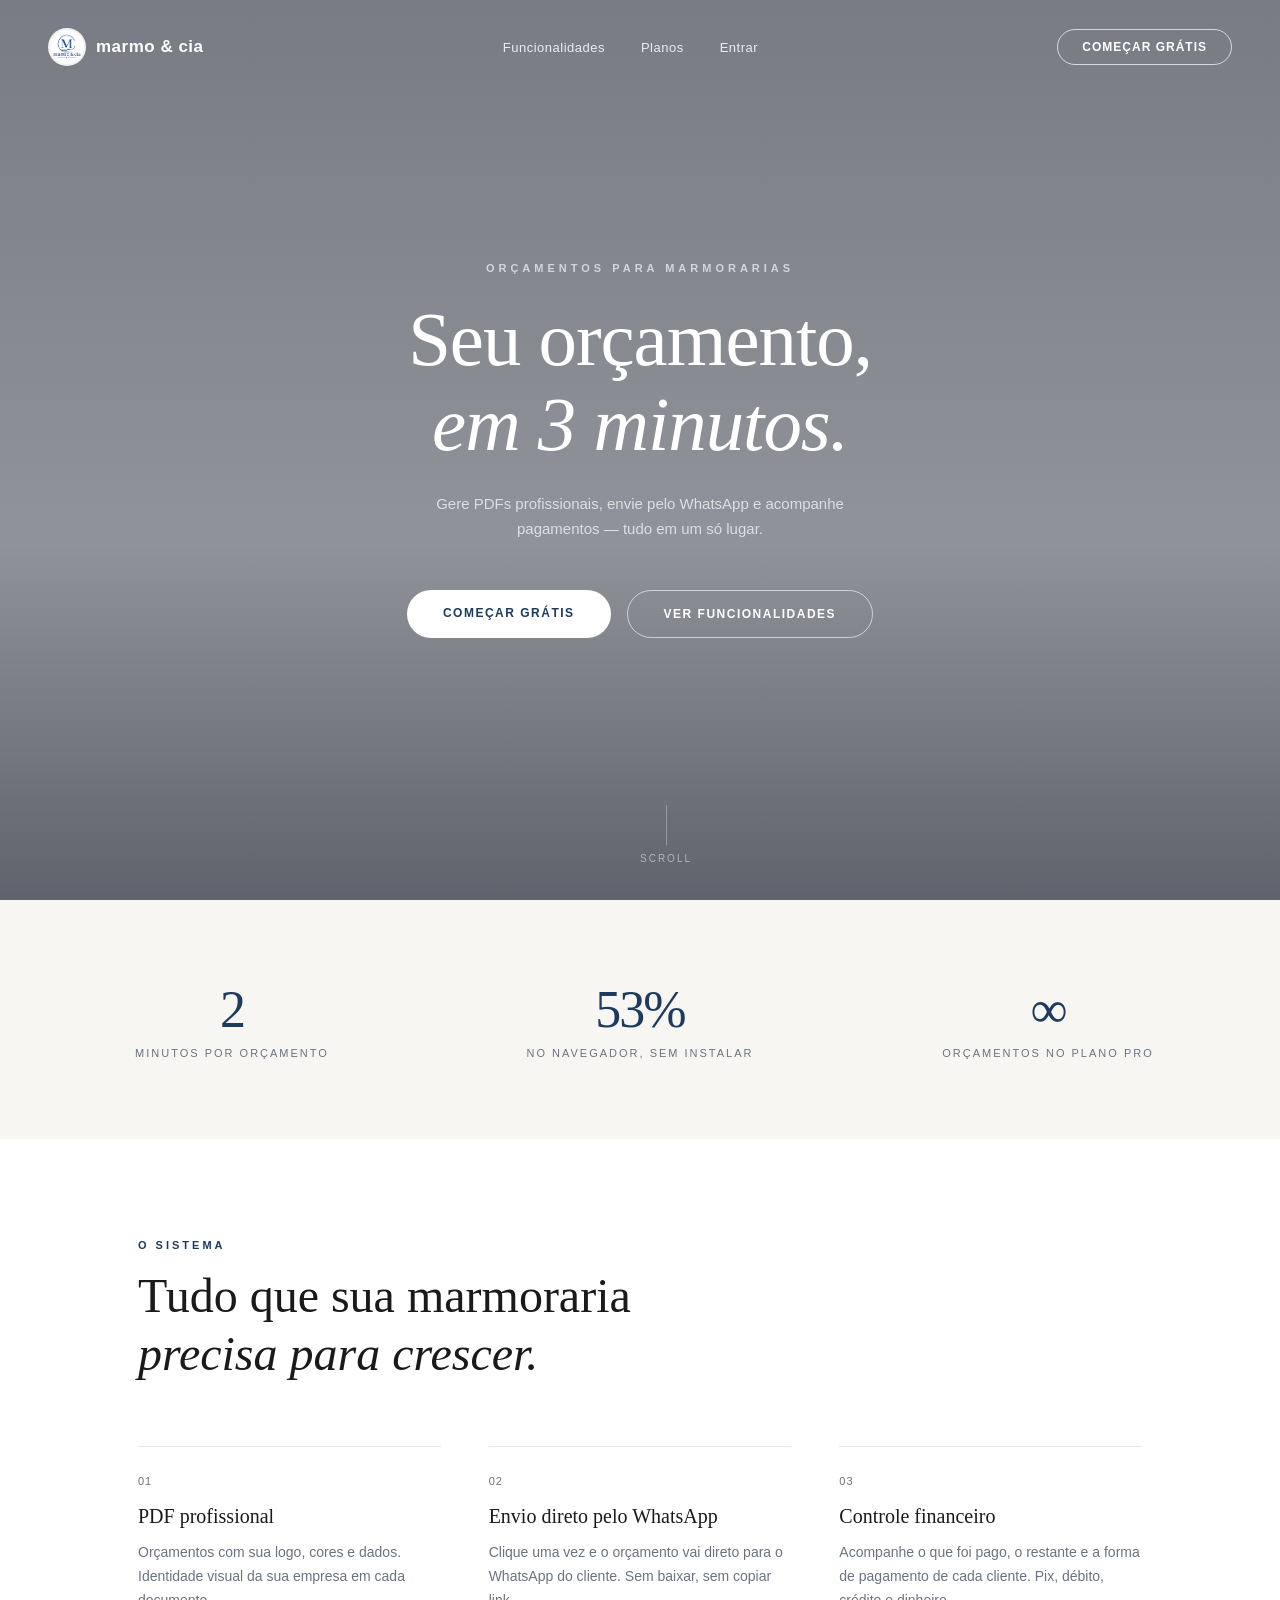
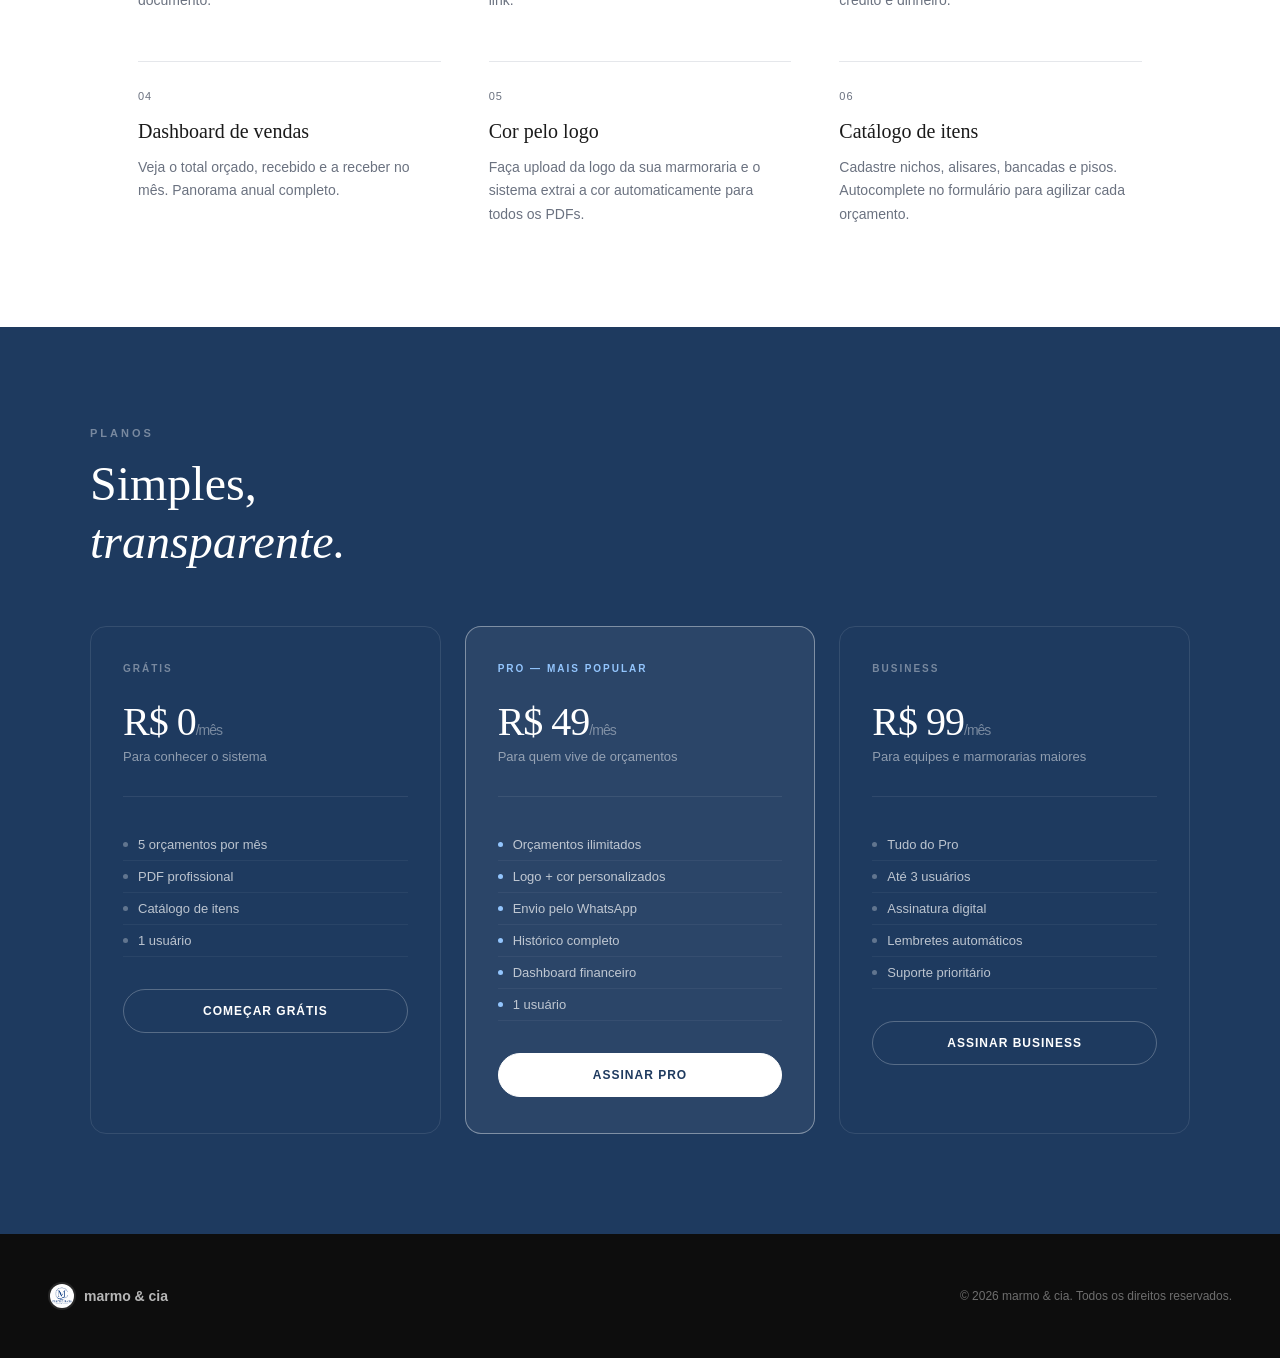
==== commit 99f391d1: "feat: animações scroll-reveal, contador numérico e entrada escalonada nas features" ====
--- a/index.html
+++ b/index.html
@@ -461,6 +461,57 @@
     .planos-grid { grid-template-columns: 1fr; }
     footer { flex-direction: column; gap: 16px; padding: 32px 24px; text-align: center; }
   }
+
+  /* ── ANIMAÇÕES ── */
+  .fade-up {
+    opacity: 0;
+    transform: translateY(32px);
+    transition: opacity .7s ease, transform .7s ease;
+  }
+  .fade-up.visible {
+    opacity: 1;
+    transform: translateY(0);
+  }
+  .fade-up-delay-1 { transition-delay: .1s; }
+  .fade-up-delay-2 { transition-delay: .2s; }
+  .fade-up-delay-3 { transition-delay: .3s; }
+  .fade-up-delay-4 { transition-delay: .4s; }
+  .fade-up-delay-5 { transition-delay: .5s; }
+  .fade-up-delay-6 { transition-delay: .6s; }
+
+  /* Hero content entra com animação */
+  .hero-eyebrow {
+    animation: heroFadeUp .9s ease .2s both;
+  }
+  .hero-title {
+    animation: heroFadeUp 1s ease .4s both;
+  }
+  .hero-sub {
+    animation: heroFadeUp .9s ease .65s both;
+  }
+  .hero-btns {
+    animation: heroFadeUp .9s ease .85s both;
+  }
+  .hero-scroll {
+    animation: heroFadeUp .9s ease 1.1s both;
+  }
+  @keyframes heroFadeUp {
+    from { opacity: 0; transform: translateY(24px); }
+    to   { opacity: 1; transform: translateY(0); }
+  }
+
+  /* Linha divisória que cresce */
+  .feature-item {
+    border-top: 1px solid transparent;
+    transition: border-color .6s ease;
+  }
+  .feature-item.visible {
+    border-top-color: #e5e7eb;
+  }
+
+  /* Counter números */
+  .n { transition: none; }
+
 </style>
 </head>
 <body>
@@ -502,15 +553,15 @@
 
 <!-- NÚMEROS -->
 <div class="numbers">
-  <div class="number-item">
-    <div class="n">3</div>
+  <div class="number-item fade-up fade-up-delay-1">
+    <div class="n" data-count="3" data-suffix="">3</div>
     <div class="n-label">minutos por orçamento</div>
   </div>
-  <div class="number-item">
-    <div class="n">100%</div>
+  <div class="number-item fade-up fade-up-delay-2">
+    <div class="n" data-count="100" data-suffix="%">100%</div>
     <div class="n-label">no navegador, sem instalar</div>
   </div>
-  <div class="number-item">
+  <div class="number-item fade-up fade-up-delay-3">
     <div class="n">∞</div>
     <div class="n-label">orçamentos no plano Pro</div>
   </div>
@@ -518,35 +569,35 @@
 
 <!-- FEATURES -->
 <section class="features" id="features">
-  <p class="section-label">O sistema</p>
-  <h2 class="section-title">Tudo que sua marmoraria<br><em>precisa para crescer.</em></h2>
+  <p class="section-label fade-up">O sistema</p>
+  <h2 class="section-title fade-up fade-up-delay-1">Tudo que sua marmoraria<br><em>precisa para crescer.</em></h2>
   <div class="features-grid">
-    <div class="feature-item">
+    <div class="feature-item fade-up fade-up-delay-1">
       <div class="feature-num">01</div>
       <h3 class="feature-title">PDF profissional</h3>
       <p class="feature-desc">Orçamentos com sua logo, cores e dados. Identidade visual da sua empresa em cada documento.</p>
     </div>
-    <div class="feature-item">
+    <div class="feature-item fade-up fade-up-delay-2">
       <div class="feature-num">02</div>
       <h3 class="feature-title">Envio direto pelo WhatsApp</h3>
       <p class="feature-desc">Clique uma vez e o orçamento vai direto para o WhatsApp do cliente. Sem baixar, sem copiar link.</p>
     </div>
-    <div class="feature-item">
+    <div class="feature-item fade-up fade-up-delay-3">
       <div class="feature-num">03</div>
       <h3 class="feature-title">Controle financeiro</h3>
       <p class="feature-desc">Acompanhe o que foi pago, o restante e a forma de pagamento de cada cliente. Pix, débito, crédito e dinheiro.</p>
     </div>
-    <div class="feature-item">
+    <div class="feature-item fade-up fade-up-delay-4">
       <div class="feature-num">04</div>
       <h3 class="feature-title">Dashboard de vendas</h3>
       <p class="feature-desc">Veja o total orçado, recebido e a receber no mês. Panorama anual completo.</p>
     </div>
-    <div class="feature-item">
+    <div class="feature-item fade-up fade-up-delay-5">
       <div class="feature-num">05</div>
       <h3 class="feature-title">Cor pelo logo</h3>
       <p class="feature-desc">Faça upload da logo da sua marmoraria e o sistema extrai a cor automaticamente para todos os PDFs.</p>
     </div>
-    <div class="feature-item">
+    <div class="feature-item fade-up fade-up-delay-6">
       <div class="feature-num">06</div>
       <h3 class="feature-title">Catálogo de itens</h3>
       <p class="feature-desc">Cadastre nichos, alisares, bancadas e pisos. Autocomplete no formulário para agilizar cada orçamento.</p>
@@ -557,10 +608,10 @@
 <!-- PLANOS -->
 <section class="planos" id="planos">
   <div class="planos-inner">
-    <p class="section-label">Planos</p>
-    <h2 class="section-title">Simples,<br><em>transparente.</em></h2>
+    <p class="section-label fade-up">Planos</p>
+    <h2 class="section-title fade-up fade-up-delay-1">Simples,<br><em>transparente.</em></h2>
     <div class="planos-grid">
-      <div class="plano">
+      <div class="plano fade-up fade-up-delay-1">
         <div class="plano-tag">Grátis</div>
         <div class="plano-preco">R$ 0<span>/mês</span></div>
         <div class="plano-desc">Para conhecer o sistema</div>
@@ -572,7 +623,7 @@
         </ul>
         <a href="login.html" class="plano-btn">Começar grátis</a>
       </div>
-      <div class="plano destaque">
+      <div class="plano destaque fade-up fade-up-delay-2">
         <div class="plano-tag">Pro — mais popular</div>
         <div class="plano-preco">R$ 49<span>/mês</span></div>
         <div class="plano-desc">Para quem vive de orçamentos</div>
@@ -586,7 +637,7 @@
         </ul>
         <a href="login.html" class="plano-btn">Assinar Pro</a>
       </div>
-      <div class="plano">
+      <div class="plano fade-up fade-up-delay-3">
         <div class="plano-tag">Business</div>
         <div class="plano-preco">R$ 99<span>/mês</span></div>
         <div class="plano-desc">Para equipes e marmorarias maiores</div>
@@ -627,6 +678,41 @@
       if (target) { e.preventDefault(); target.scrollIntoView({ behavior: 'smooth' }); }
     });
   });
+
+  // ── Intersection Observer para fade-up ──
+  var fadeEls = document.querySelectorAll('.fade-up');
+  var observer = new IntersectionObserver(function(entries) {
+    entries.forEach(function(entry) {
+      if (entry.isIntersecting) {
+        entry.target.classList.add('visible');
+        observer.unobserve(entry.target);
+      }
+    });
+  }, { threshold: 0.12 });
+  fadeEls.forEach(function(el) { observer.observe(el); });
+
+  // ── Contador animado nos números ──
+  var counterEls = document.querySelectorAll('[data-count]');
+  var counterObserver = new IntersectionObserver(function(entries) {
+    entries.forEach(function(entry) {
+      if (!entry.isIntersecting) return;
+      var el = entry.target;
+      var target = parseInt(el.getAttribute('data-count'));
+      var suffix = el.getAttribute('data-suffix') || '';
+      var start = 0;
+      var duration = 1200;
+      var step = target / (duration / 16);
+      var current = 0;
+      var timer = setInterval(function() {
+        current = Math.min(current + step, target);
+        el.textContent = Math.round(current) + suffix;
+        if (current >= target) clearInterval(timer);
+      }, 16);
+      counterObserver.unobserve(el);
+    });
+  }, { threshold: 0.5 });
+  counterEls.forEach(function(el) { counterObserver.observe(el); });
+
 </script>
 </body>
 </html>
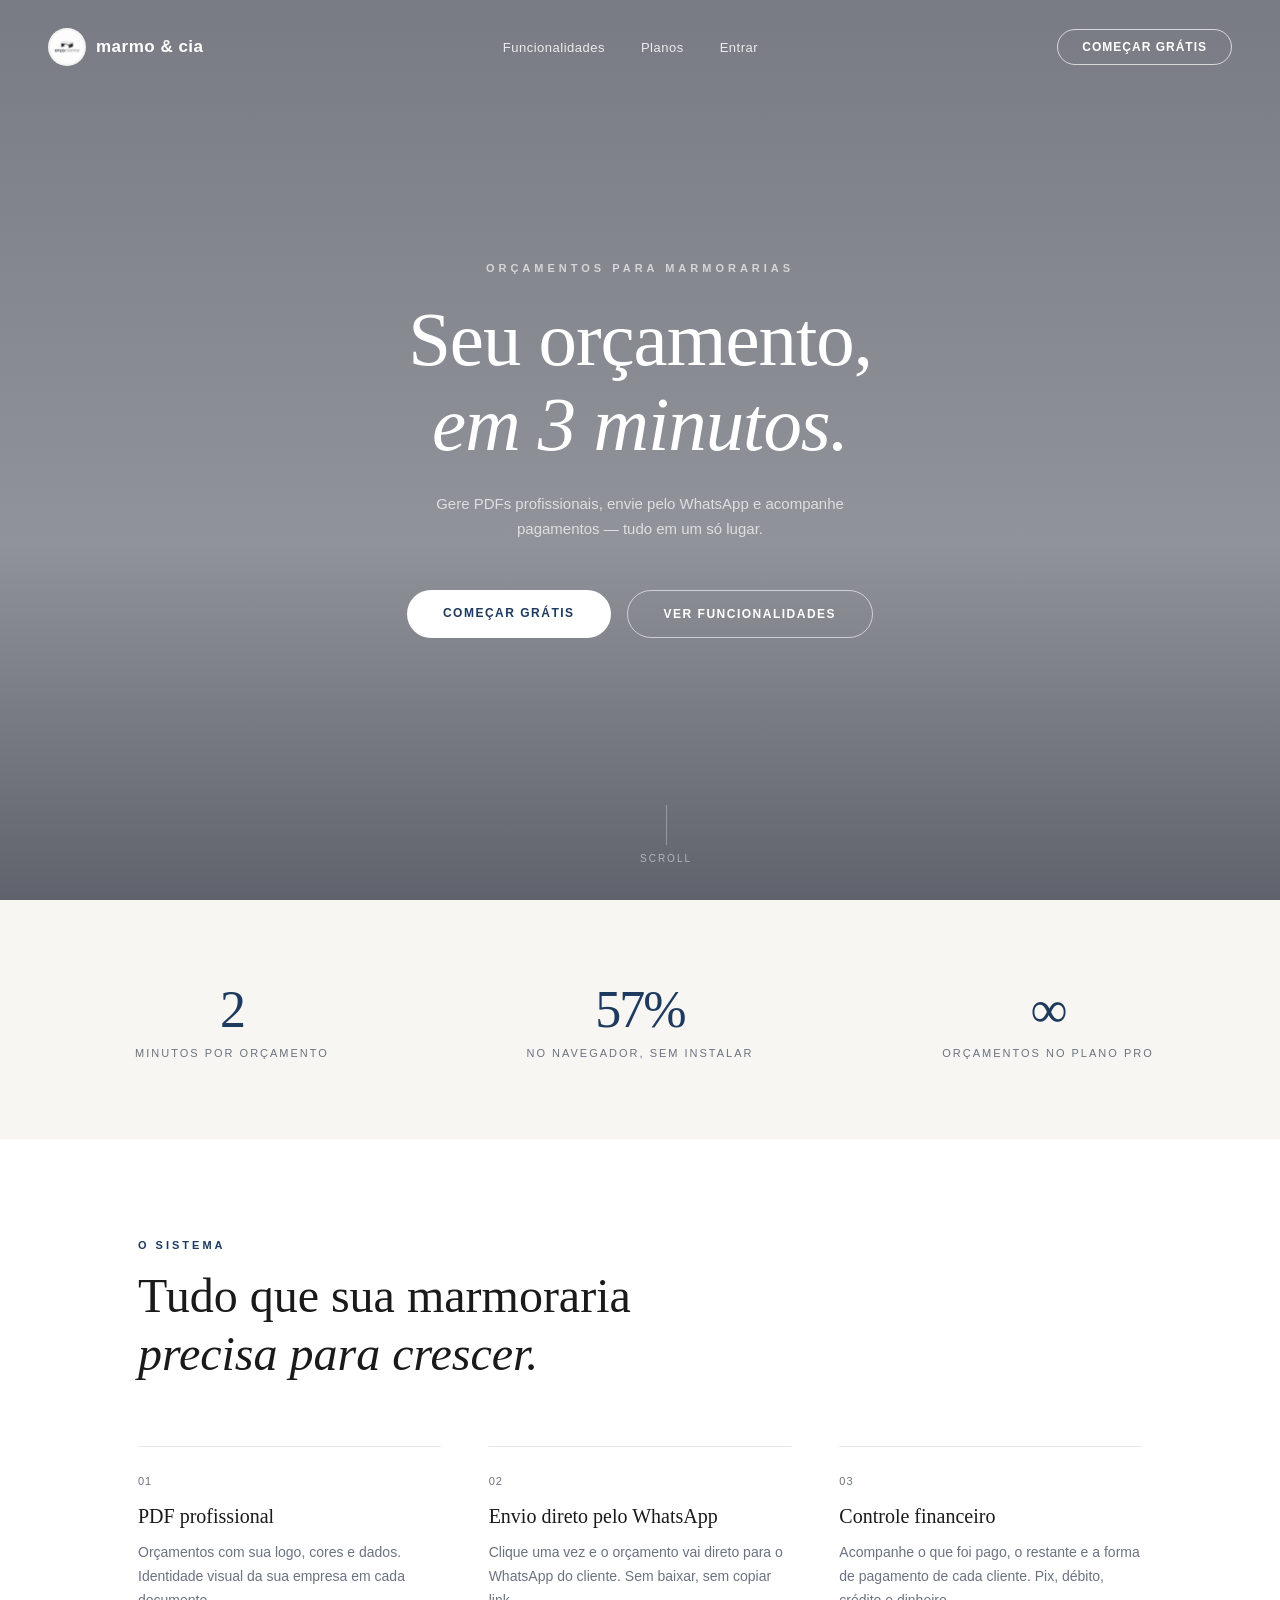
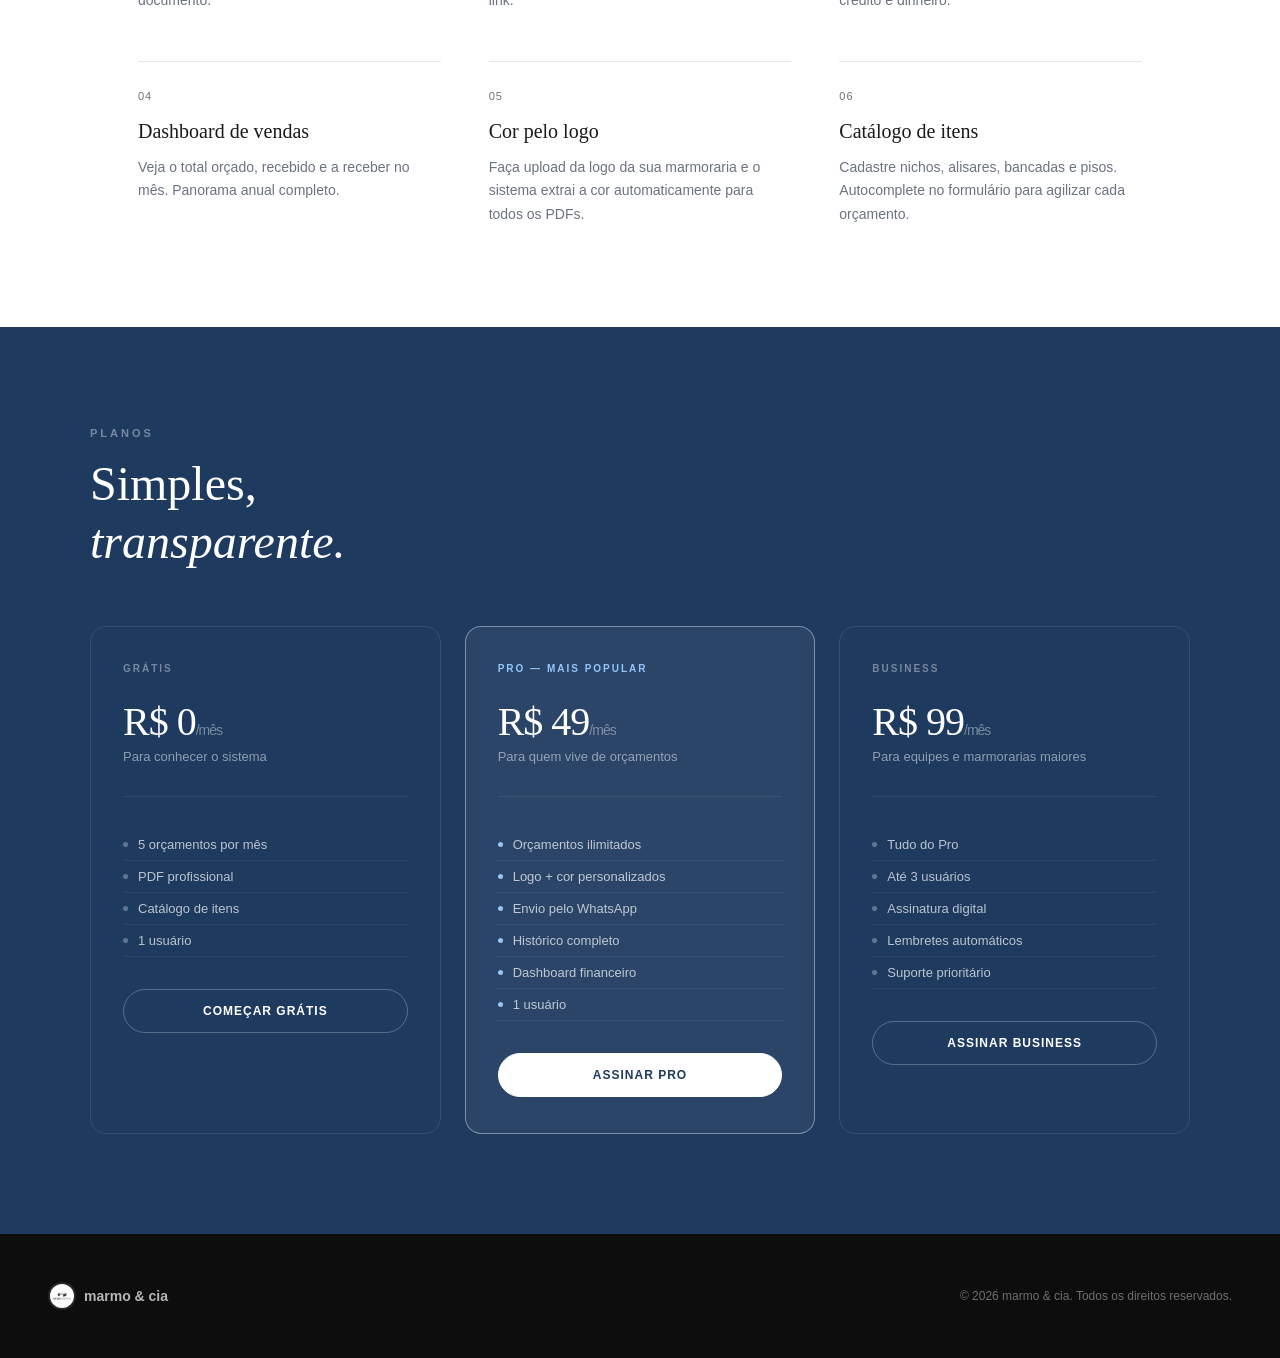
==== commit 71a51acc: "feat: efeito líquido na sidebar, logo orçamarmo atualizada" ====
--- a/index.html
+++ b/index.html
@@ -519,7 +519,7 @@
 <!-- NAV -->
 <nav id="nav">
   <a href="#" class="nav-logo">
-    <img src="[data-uri]" alt="marmo & cia">
+    <img src="[data-uri]" alt="marmo & cia">
     <span class="nav-logo-text">marmo & cia</span>
   </a>
   <div class="nav-links">
@@ -657,7 +657,7 @@
 <!-- FOOTER -->
 <footer>
   <div class="footer-logo">
-    <img src="[data-uri]" alt="marmo & cia">
+    <img src="[data-uri]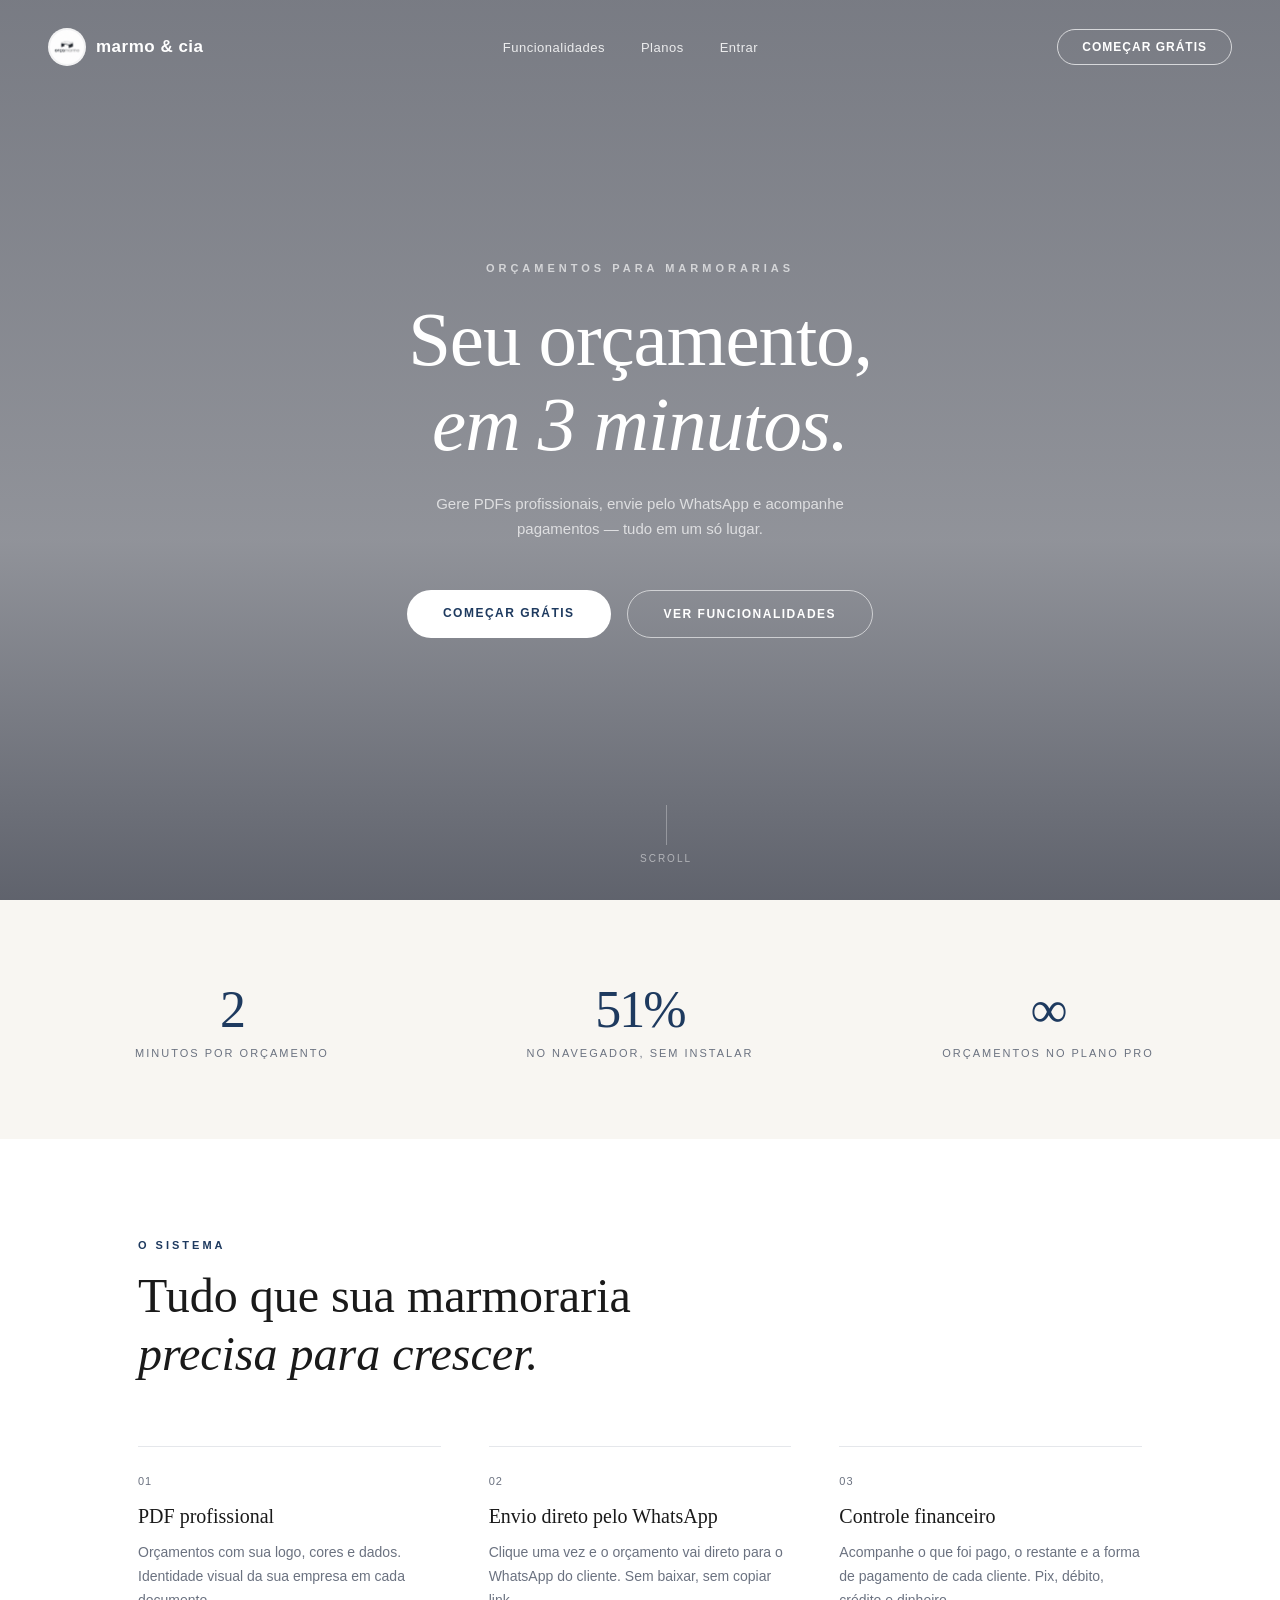
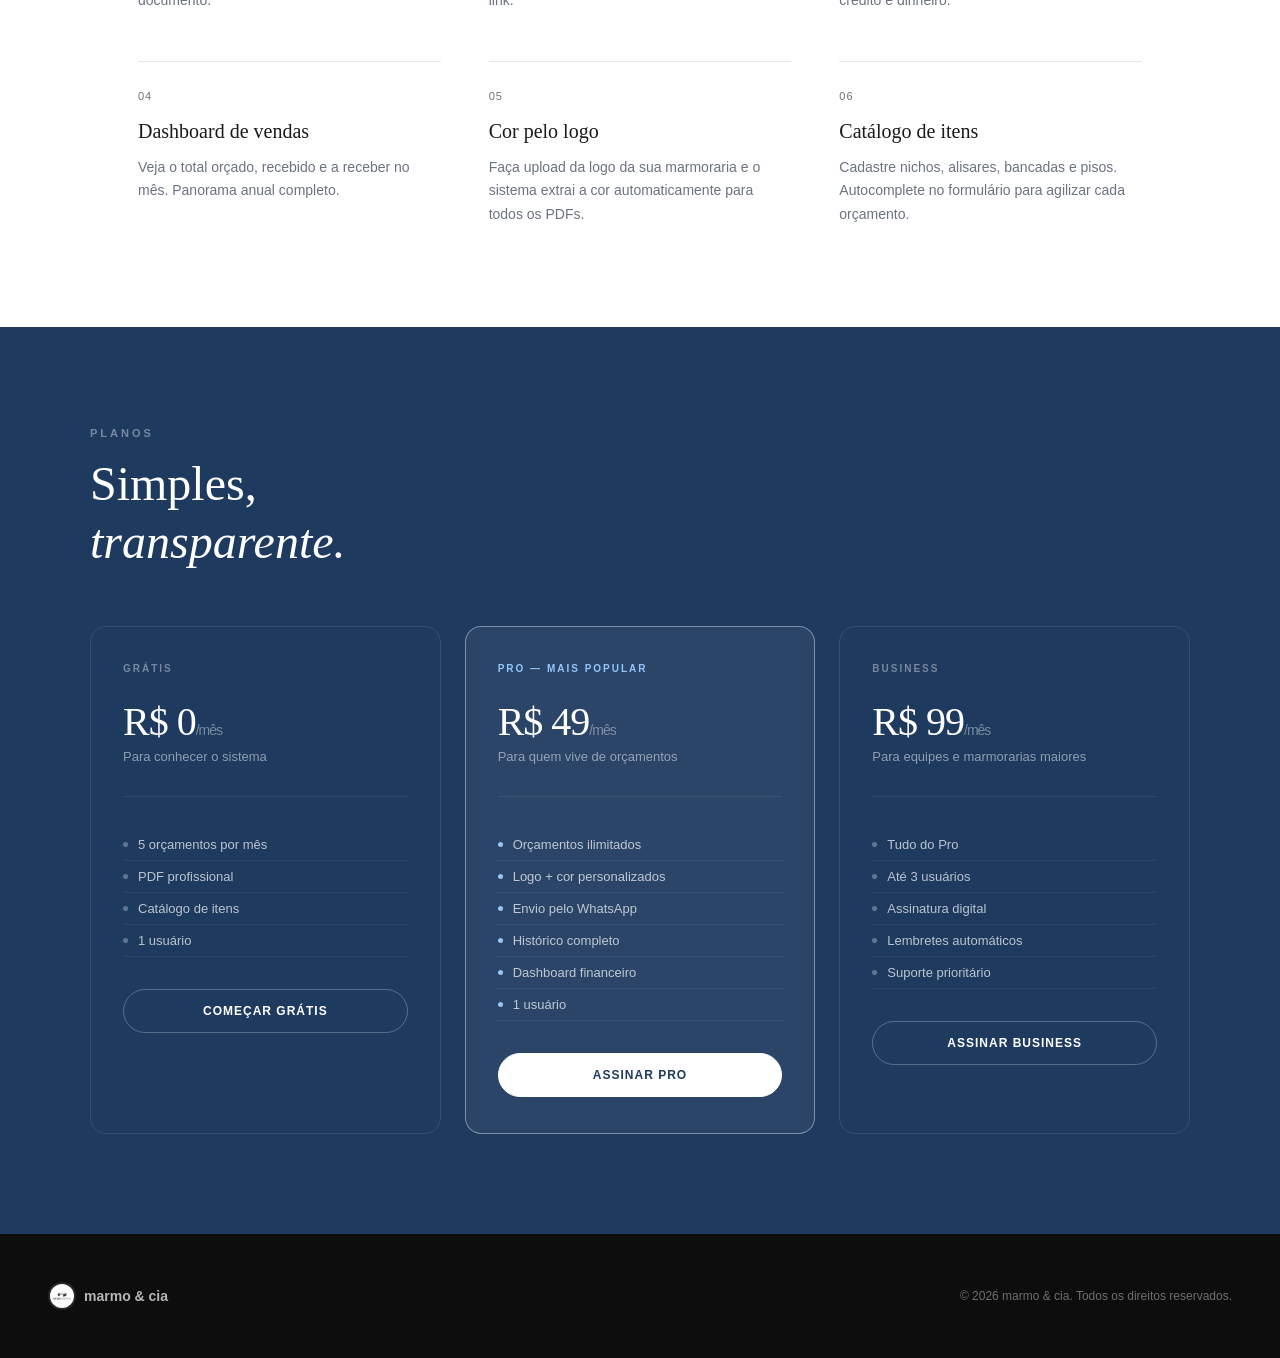
==== commit 89d4f633: "fix: vídeo hero via repo direto + velocidade reduzida" ====
--- a/index.html
+++ b/index.html
@@ -533,7 +533,7 @@
 <!-- HERO com vídeo -->
 <section class="hero">
   <video autoplay muted loop playsinline preload="auto">
-    <source src="https://github.com/fabiobranding/planejado-app/releases/download/v1.0-assets/video1.mp4" type="video/mp4">
+    <source src="video1.mp4" type="video/mp4">
   </video>
   <div class="hero-overlay"></div>
   <div class="hero-content">
@@ -664,6 +664,15 @@
 </footer>
 
 <script>
+  // Vídeo mais lento
+  var vid = document.querySelector('.hero video');
+  if (vid) {
+    vid.addEventListener('loadeddata', function() {
+      vid.playbackRate = 0.55;
+    });
+    vid.playbackRate = 0.55;
+  }
+
   // Nav scroll effect
   var nav = document.getElementById('nav');
   window.addEventListener('scroll', function() {
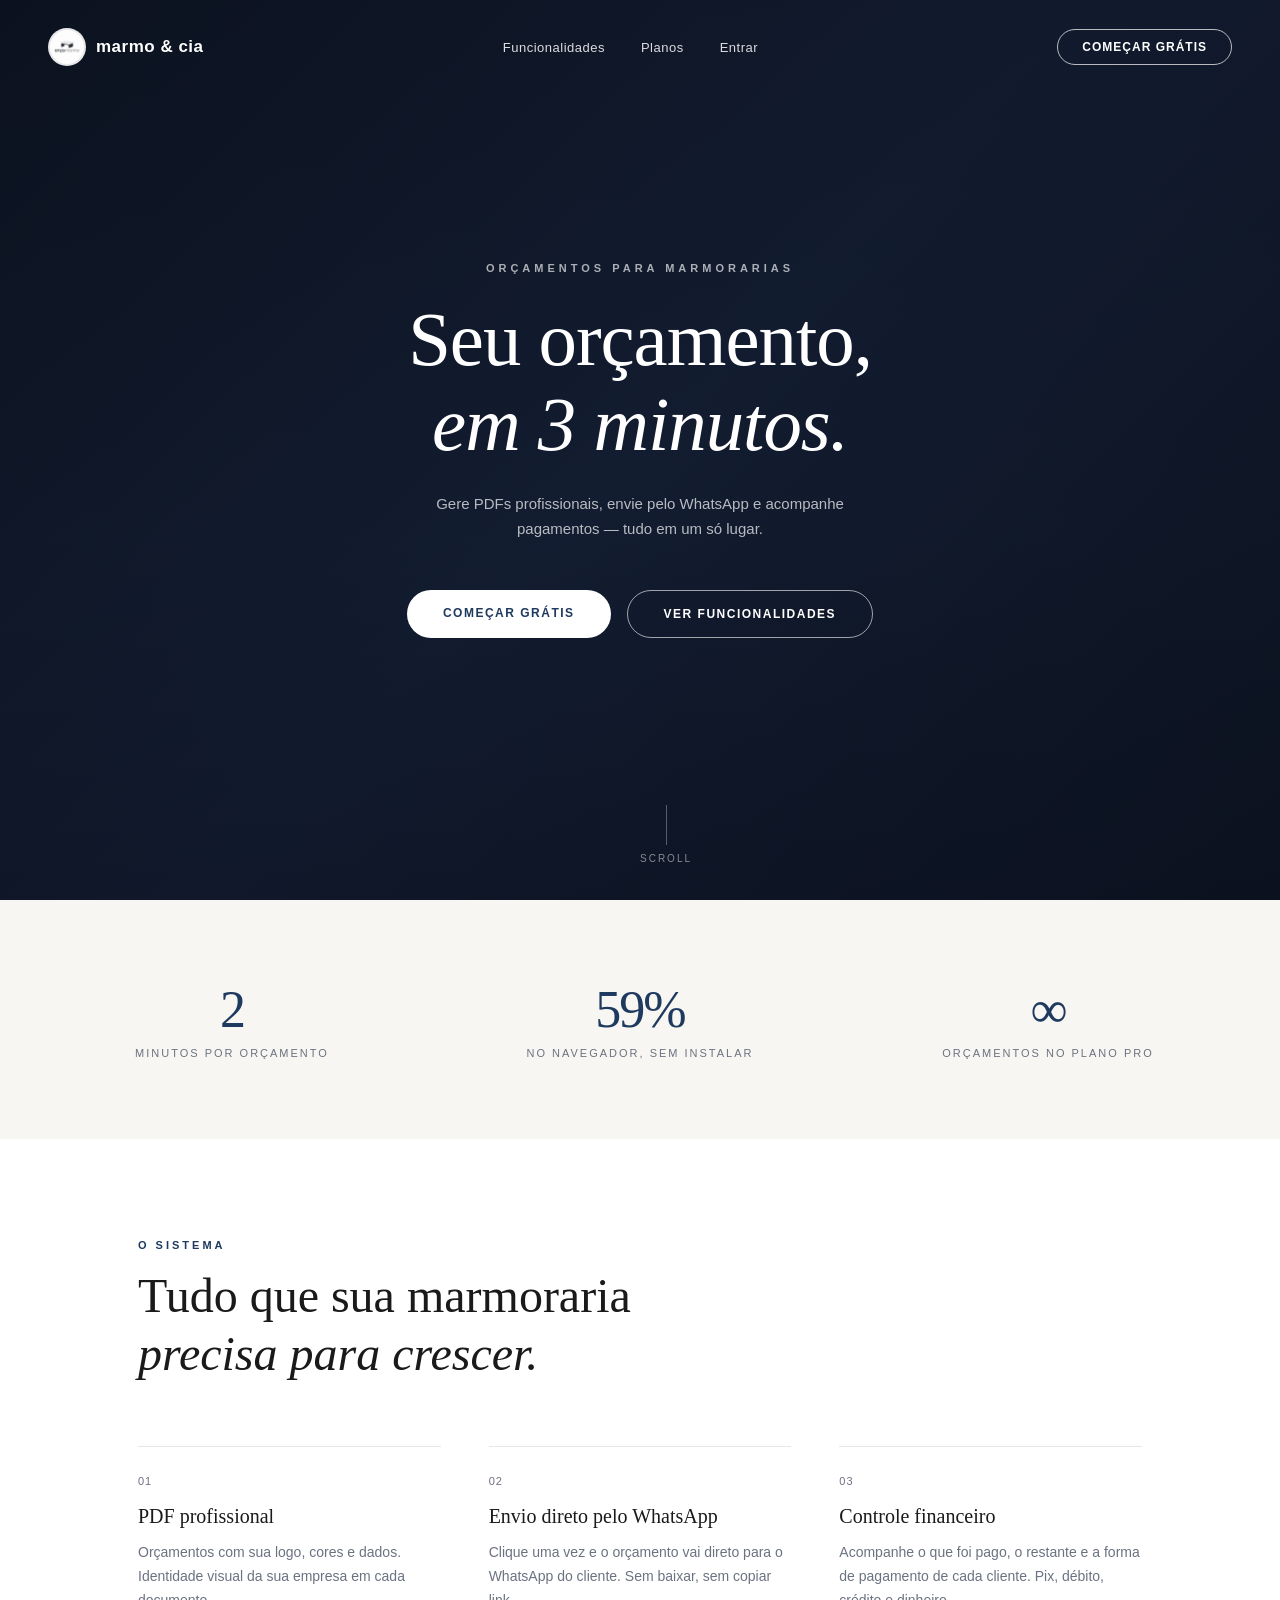
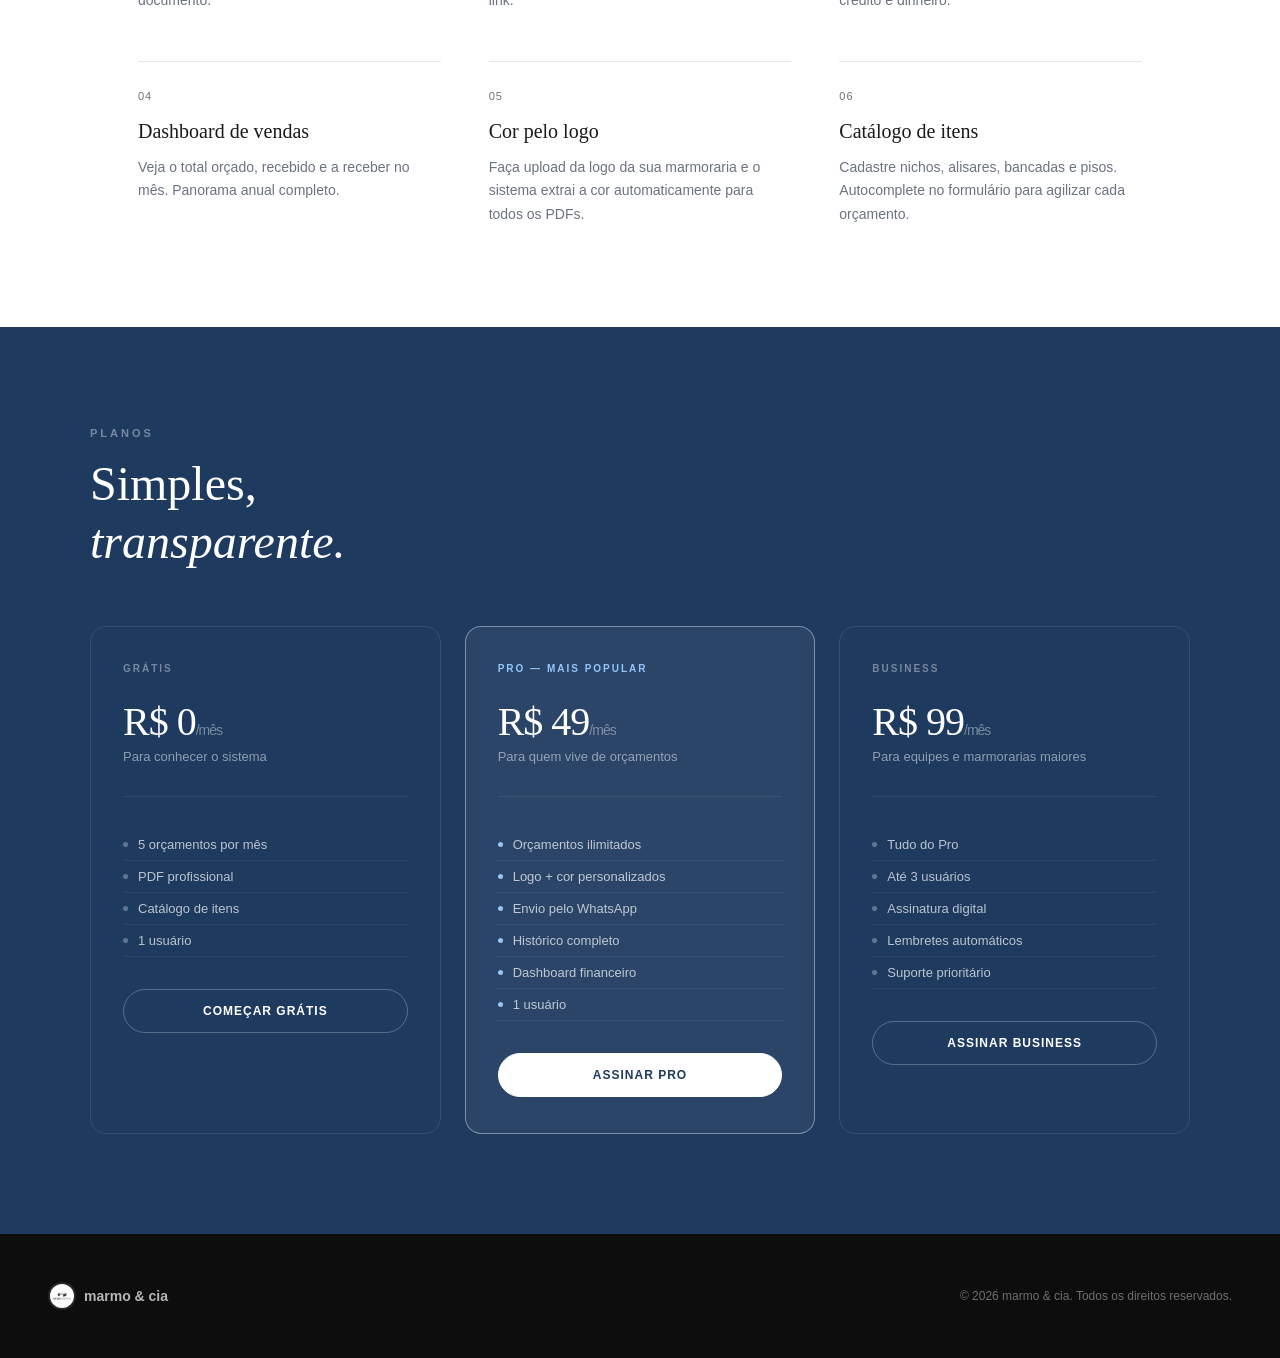
==== commit a64947e7: "fix: vídeo hero fluido — buffer antes de tocar, playbackRate 0.72, fade suave" ====
--- a/index.html
+++ b/index.html
@@ -532,9 +532,11 @@
 
 <!-- HERO com vídeo -->
 <section class="hero">
-  <video autoplay muted loop playsinline preload="auto">
+  <video id="hero-video" muted loop playsinline preload="auto" style="opacity:0;transition:opacity 1s ease">
     <source src="video1.mp4" type="video/mp4">
   </video>
+  <!-- Fundo enquanto vídeo carrega -->
+  <div id="video-bg" style="position:absolute;inset:0;background:linear-gradient(135deg,#0d1520 0%,#1a2840 50%,#0d1520 100%);z-index:0;transition:opacity 1s ease"></div>
   <div class="hero-overlay"></div>
   <div class="hero-content">
     <p class="hero-eyebrow">Orçamentos para marmorarias</p>
@@ -664,13 +666,40 @@
 </footer>
 
 <script>
-  // Vídeo mais lento
-  var vid = document.querySelector('.hero video');
+  // Vídeo hero — buffer completo antes de tocar
+  var vid = document.getElementById('hero-video');
+  var vbg = document.getElementById('video-bg');
   if (vid) {
-    vid.addEventListener('loadeddata', function() {
-      vid.playbackRate = 0.55;
+    var RATE = 0.72; // Taxa suave, sem gaguejo
+    
+    function startVideo() {
+      vid.playbackRate = RATE;
+      vid.play().catch(function(){});
+      // Fade in suave do vídeo
+      vid.style.opacity = '1';
+      if (vbg) setTimeout(function(){ vbg.style.opacity = '0'; }, 800);
+    }
+
+    // Esperar buffer suficiente (4 segundos de conteúdo)
+    vid.addEventListener('progress', function() {
+      if (vid.buffered.length > 0) {
+        var buffered = vid.buffered.end(vid.buffered.length - 1);
+        if (buffered > 4 && vid.paused) startVideo();
+      }
     });
-    vid.playbackRate = 0.55;
+
+    // Fallback: se demorar muito, toca assim mesmo
+    vid.addEventListener('canplay', function() {
+      if (vid.paused) startVideo();
+    });
+
+    // Manter taxa correta durante reprodução
+    vid.addEventListener('ratechange', function() {
+      if (vid.playbackRate !== RATE) vid.playbackRate = RATE;
+    });
+
+    // Iniciar carregamento
+    vid.load();
   }
 
   // Nav scroll effect
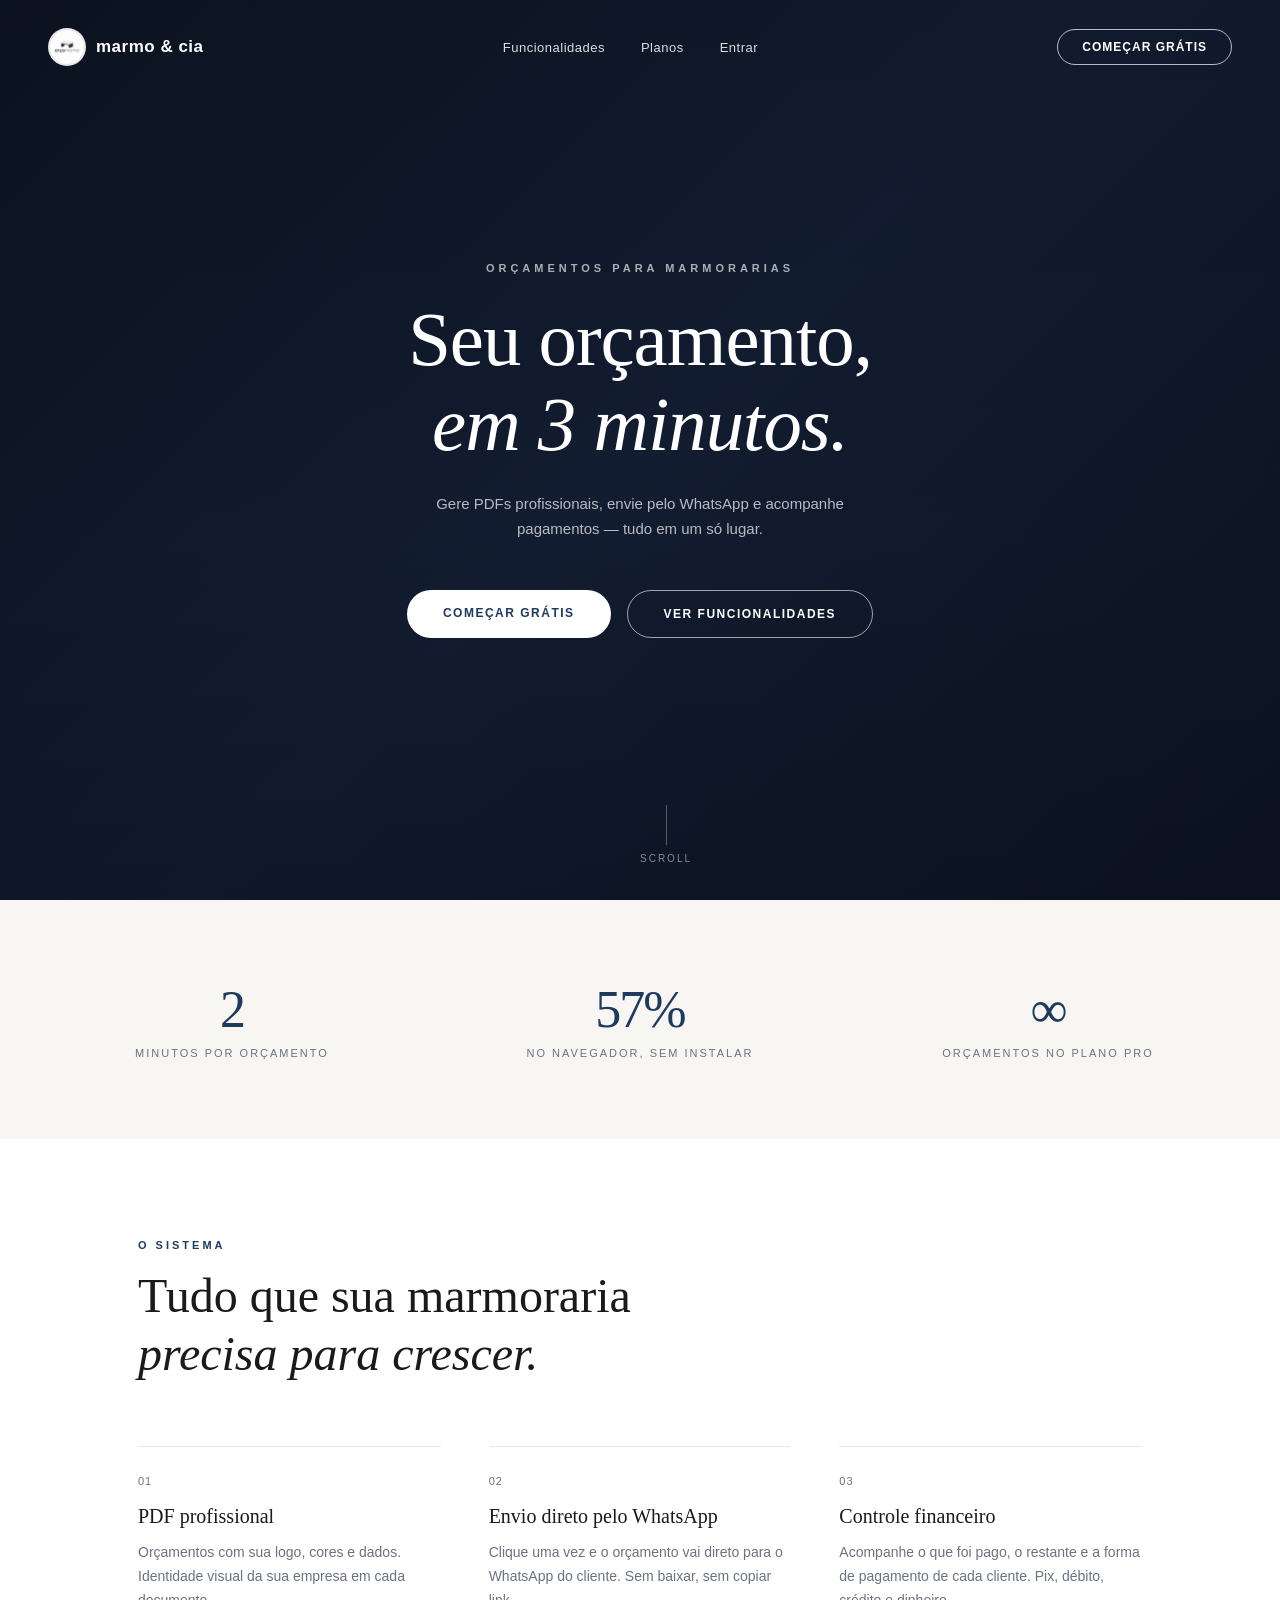
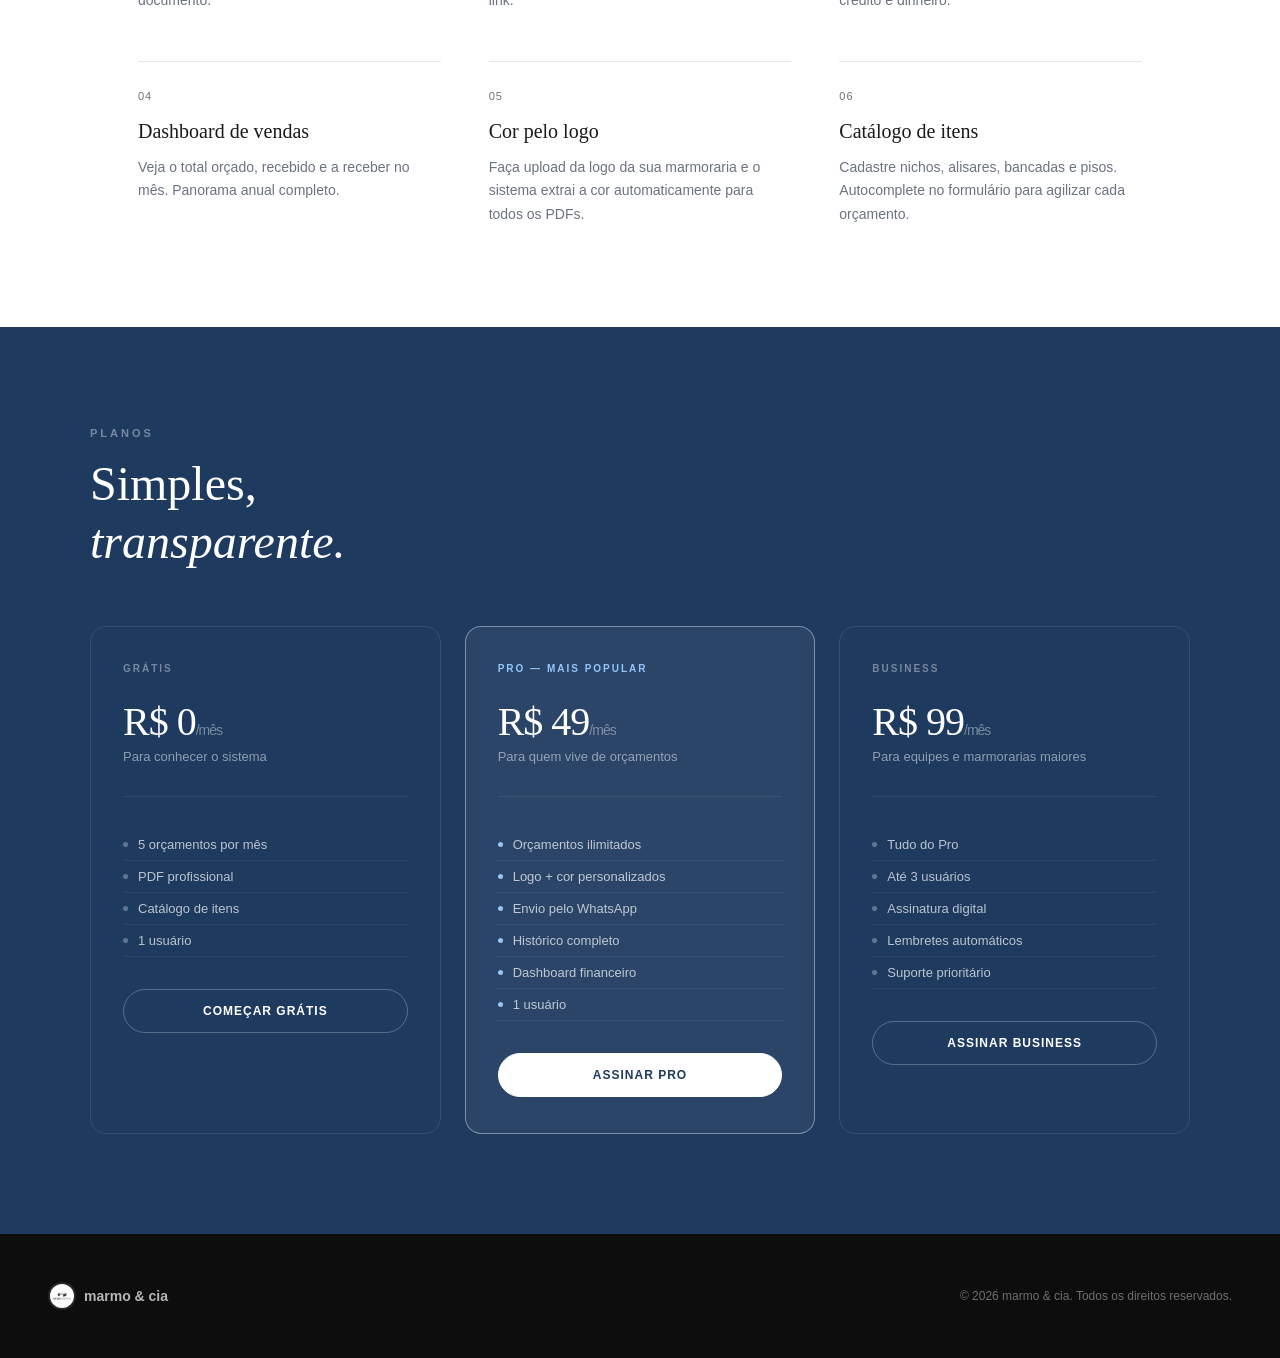
==== commit 1870b6be: "fix: source vídeo corrigido" ====
--- a/index.html
+++ b/index.html
@@ -670,10 +670,7 @@
   var vid = document.getElementById('hero-video');
   var vbg = document.getElementById('video-bg');
   if (vid) {
-    var RATE = 0.72; // Taxa suave, sem gaguejo
-    
     function startVideo() {
-      vid.playbackRate = RATE;
       vid.play().catch(function(){});
       // Fade in suave do vídeo
       vid.style.opacity = '1';
@@ -684,18 +681,13 @@
     vid.addEventListener('progress', function() {
       if (vid.buffered.length > 0) {
         var buffered = vid.buffered.end(vid.buffered.length - 1);
-        if (buffered > 4 && vid.paused) startVideo();
+        if (buffered > 2 && vid.paused) startVideo();
       }
     });
 
     // Fallback: se demorar muito, toca assim mesmo
     vid.addEventListener('canplay', function() {
       if (vid.paused) startVideo();
-    });
-
-    // Manter taxa correta durante reprodução
-    vid.addEventListener('ratechange', function() {
-      if (vid.playbackRate !== RATE) vid.playbackRate = RATE;
     });
 
     // Iniciar carregamento
